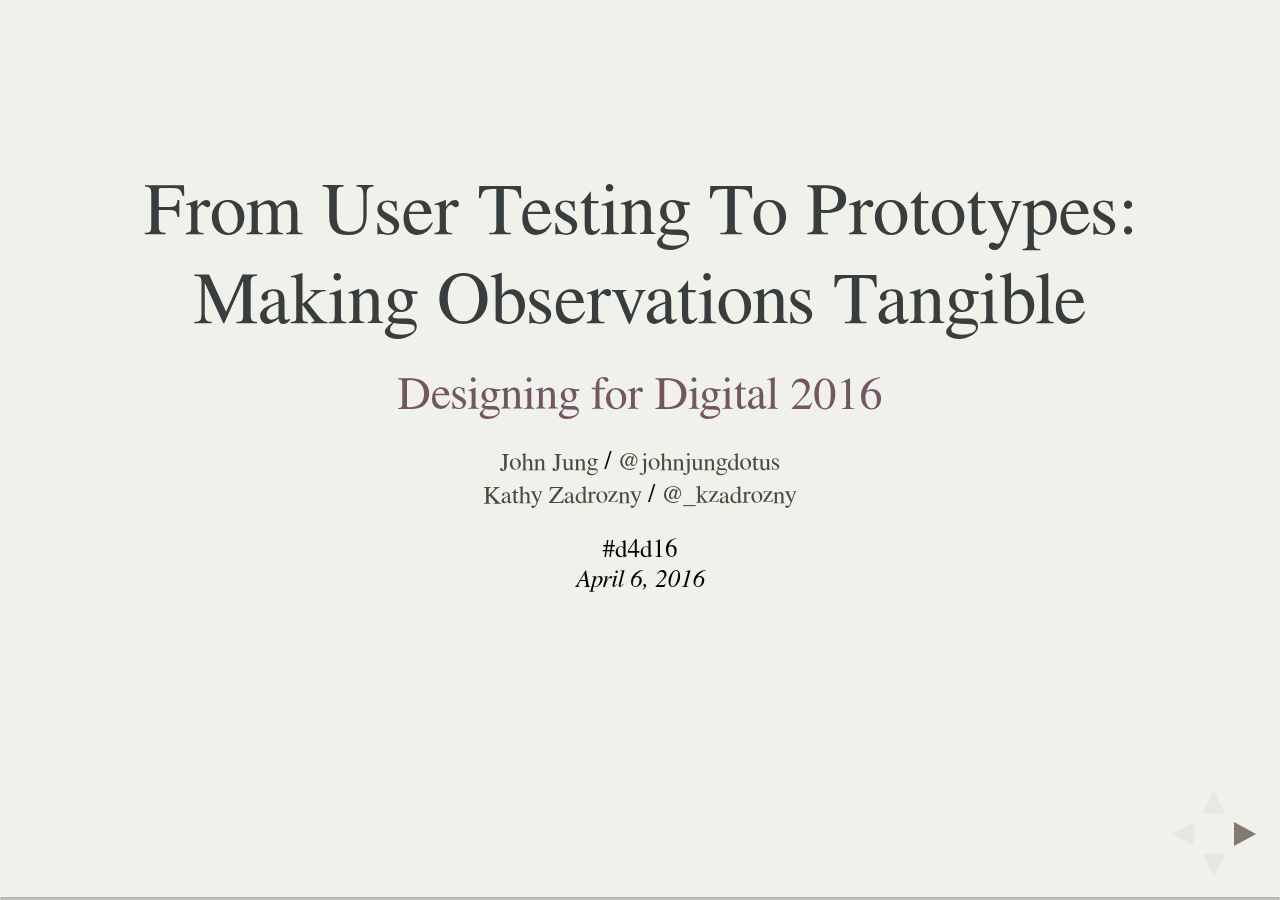
==== index.html @ 2936da2b "Added better images for effort/reward matrix and museum campus homescreen. Updated effort/reward not" ====
<!--<!doctype html>-->
<html lang="en">

	<head>
		<meta charset="utf-8">

		<title>From User Testing To Prototypes: Making Observations Tangible</title>

		<meta name="description" content="A framework for easily creating beautiful presentations using HTML">
		<meta name="author" content="John Jung &amp; Kathy Zadrozny">

		<meta name="apple-mobile-web-app-capable" content="yes" />
		<meta name="apple-mobile-web-app-status-bar-style" content="black-translucent" />

		<meta name="viewport" content="width=device-width, initial-scale=1.0, maximum-scale=1.0, user-scalable=no, minimal-ui">

		<link href="css/bootstrap.min.css" rel="stylesheet">
		<link rel="stylesheet" href="css/reveal.css">
		<link rel="stylesheet" href="css/serif.css" id="theme">

		<!-- Code syntax highlighting -->
		<link rel="stylesheet" href="lib/css/zenburn.css">

		<!-- Printing and PDF exports -->
		<script>
			var link = document.createElement( 'link' );
			link.rel = 'stylesheet';
			link.type = 'text/css';
			link.href = window.location.search.match( /print-pdf/gi ) ? 'css/print/pdf.css' : 'css/print/paper.css';
			document.getElementsByTagName( 'head' )[0].appendChild( link );
		</script>

		<!--[if lt IE 9]>
		<script src="lib/js/html5shiv.js"></script>
		<![endif]-->
	</head>

	<body>

		<div class="reveal">
		<header></header>

			<!-- Any section element inside of this container is displayed as a slide -->

			<!-- Presentation tips: Hit "S" for speaker notes. (Shows what is in <aside/>)
				 Press "B" to dim screen to near black. (Distraction-free) -->

			<div class="slides">
				<section>
					<h1>From User Testing To Prototypes: Making Observations Tangible</h1>
					<h2>Designing for Digital 2016</h2>
					<p>
						<small><a href="#">John Jung</a> / <a href="https://twitter.com/johnjungdotus">@johnjungdotus</a><br/>
						<a href="http://www.kzadrozny.com">Kathy Zadrozny</a> / <a href="http://twitter.com/_kzadrozny">@_kzadrozny</a></small></p>
					</p>
						<p><small>#d4d16<br/><em>April 6, 2016</em></small></p>
            <aside class="notes">
              <p>Please feel free to tweet...</p>
            </aside>
				</section>

				<section>
					<h1>Who are we?</h1>
          <div class="col-md-6">
            <img src="img/john.jpg"/>
					  <h2>John Jung</h2>
          </div>
          <div class="col-md-6">
            <img src="img/kathy.png"/>
            <h2>Kathy Zadrozny</h2>
          </div>
					<aside class="notes">
            <p>John: Programmer/Analyst in the Digital Library Development
Center at the University of Chicago Library. Graduate of the Design Methods
program at the Institute of Design in Chicago.</p>
            <p>Kathy: Web Developer and Graphic Design Specialist in the 
Digital Library Development Center. In addition to her work at the library
Kathy is a co-founder of the Letter Writers Alliance- an organization with over
7,000 members worldwide, dedicated to keeping the tradition of letter writing
alive.</p>
            <p>Our work at the DLDC tends to center around web design and 
development, currently we're working towards a new library website to be 
launched this summer.</p>
          </aside>
				</section>

                <section>
                    <h1>Our favorite foods</h1>
                    <aside class="notes">
                        <p>John = pizza. Kathy = pie. 
                    </aside>
                </section>

                <section>
                    <img class="stretch" src="img/1390593199179-visualalphabet2.jpg"/>
                    <p><small><a href="http://alistapart.com/article/the-miseducation-of-the-doodle">
Brown, S. (2011, January 25). The Miseducation of the Doodle. Retrieved April 2, 2016, from http://alistapart.com/article/the-miseducation-of-the-doodle</a></small></p>
                    <aside class="notes">
                        <p>Kathy: how to draw. for the sake of this kind of work, please feel free to draw simple shapes,
and build more complex shapes up from there. follow along as we draw these...</p>
                    </aside>
                </section>

                <section>
                    <h1>Introduce yourself to the table.</h1>
                    <ul>
                        <li>Draw your favorite food</li>
                        <li>What's your name?</li>
                        <li>Where do you work?</li>
                    </ul>
                    <aside class="notes">
                        <p>(Kathy takes this one.)</p>
                    </aside>
                </section>

				<section>
					<h3>Agenda: Research</h3>
					<table class="table table-striped">
			            <tbody>
			            <tr>
			              <td><strong>1:30-1:40</strong> <em>(10 min)</em></td>
			              <td>Research overview<br/>
                            Handouts: research packets</td>
                        </tr>
                        <tr>
                          <td><strong>1:40-1:55</strong> <em>(15 min)</em></td>
                          <td>Research discussion</td>
                        </tr>
                    </table>
                    <aside class="notes">
                        <p>Kathy: (introduce research.)</p>
                    </aside>
                </section>

                <section>
                    <h3>Agenda: Generating Ideas</h3>
                    <table class="table table-striped">
			            <tr>
			              <td><strong>1:55-2:15</strong> <em>(20 min)</em></td>
			              <td>Generating Ideas<br/>
				          Handouts: Prompt cards, morphology chart</td>
			            </tr>
			            <tr>
			              <td><strong>2:15-2:40</strong> <em>(25 min)</em></td>
			              <td>Ranking and choosing ideas</td>
			            </tr>
			            <tr>
			              <td><strong>2:40-2:50</strong> <em>(10 min)</em></td>
			              <td><em>Break</em></td>
			            </tr>
                    </table>
            <aside class="notes">
              <p>Kathy: Then we'll draw to generate ideas- we'll make quick
sketches to think through different ways to respond to a design problem.</p>
            </aside>
        </section>
        <section>
            <h3>Agenda: Skits</h3>
            <table class="table table-striped">
			            <tr>
			              <td><strong>2:50-3:00</strong> <em>(10 min)</em></td>
			              <td>Overview.</td>
			            </tr>
			            <tr>
			              <td><strong>3:00-3:45</strong> <em>(45 min)</em></td>
			              <td>Develop skits.</td>
			            </tr>
			            <tr>
			              <td><strong>3:45-3:55</strong> <em>(10 min)</em></td>
			              <td><em>Break</em></td>
			            </tr>
			            <tr>
			              <td><strong>3:55-4:40</strong> <em>(45 min)</em></td>
			              <td>Presentations and discussion.</td>
			            </tr>
			            <tr>
			              <td><strong>4:40-4:45</strong> <em>(5 min)</em></td>
			              <td>Summary, more resources, going further.</td>
			            </tr>
			          </tbody>
			        </table>
                    <aside class="notes">
                        <p>Kathy: Then we'll make short skits as a way to tell the 
group about the idea you chose and why it solves a problem.</p>
                        <p>Finally, we'll wrap up with some resources you mind find
helpful if you like doing this and want to go further.</p>
                        <p>Any questions before we get started?</p>
                    </aside>
				</section>

                <section>
                    <h1>An overview</h1>
                </section>

				<section>
          <img class="stretch" src="img/4276194225_cc721a7c16_o.jpg"/>
<p><small><a href="https://www.flickr.com/photos/iitdesign/albums/72157624095302884">https://www.flickr.com/photos/iitdesign/albums/72157624095302884</a></small></p>
          <aside class="notes">
            <p>John: These Institute of Design students are designing tea
kettles. Check out the messy table, with different kinds of teapots or coffee
makers. They're going to look at different existing solutions for making tea,
see how they work, and try to come up with something new.</p>
            <p>Right now they're presenting research they did about how 
people prepare and drink tea, and how tea fits into their lives.</p> 
            <p>Including research into your decision making process is 
important. It's going to help keep your work grounded.  Although wild, fun
ideas are great for learning, in a real world situation you'll want to be sure
you're solving a problem that actually exists.</p>
          </aside>
        </section>

				<section>
          <img class="stretch" src="img/4276938996_2e62262c9b_o.jpg"/>
<p><small><a href="https://www.flickr.com/photos/iitdesign/albums/72157624095302884">https://www.flickr.com/photos/iitdesign/albums/72157624095302884</a></small></p>
          <aside class="notes">
            <p>John: Here, two students are talking through lots of different
ideas for their design. By having different materials around, like glass,
metal, or plastic, they can quickly experiement with the kinds of materials
that might get used in the final product. As a side note, one of my favorite
things about this picture is the chart on the wall in the background. It
contains a bunch of tea-related puns- including t-shirts, teepees and t-rex.
These might just be a tangent, or they might provide inspiration for the final
project. Because they're coming up with a lot of different ideas it's fine that
some of them are a little out there.</p>
          </aside>
        </section>

				<section>
          <img class="stretch" src="img/4276939644_8d4669e759_o.jpg"/>
<p><small><a href="https://www.flickr.com/photos/iitdesign/albums/72157624095302884">https://www.flickr.com/photos/iitdesign/albums/72157624095302884</a></small></p>
          <aside class="notes">
            <p>By now the students have combined the work they did in their
research and in their idea generating sessions to narrow in on specific
directions for their work. Now the prototypes can start to get refined, 
and the students can feel confident that they're refining ideas that
solve real problems, because of their research, and that explore the
best possible solution, because they explored a range of possible solutions
before committing to one.</p>
            <p>Now that they have a prototype that looks more "real", they can
show it to potential users and get feedback on it. That feedback becomes the
input to another round of the process, where they can refine existing ideas or
come up with new ones.</p>
        </aside>
        </section>

				<section>
          <img class="stretch" src="img/fuzzy-front-end.png">
          <aside class="notes">
            <p>Today we're going to be making a "fuzzy front end" prototype-
we'll be exploring the first part of this process.</p>
<p>The fuzzy front end is the part of the design process where we know we have
a problem to solve, but we haven't yet decided on a specific way to solve the
problem- we're still thinking through options. The solution might be a digital
interface, like a website or an app for a smart phone, tablet, or even a smart
watch. But it could also be some kind of physical object or in-person
service.</p>
            <p>To go through the entire prototyping process takes more time
than we have, and it takes people with traditional design skills to make
polished objects, interfaces, or documentation for services. Fortunately
though, the beginning of the process of designing something doesn't require as
much traditional design skill- so we can easily work with people who have other
skill sets and backgrounds.</p>
            <p>Although we'll be working fast, with only a little extra work
you could polish up the kinds of sketches you make today and show them to
patrons to see what they think, or you build off of the narrative you came up
with in your skit to talk through potential solutions in a little more
detail.</p> 

          </aside>
        </section>

        <section>
          <h1>Our sample problem:</h1>
          <h2>Grocery stores and healthy eating</h2>
          <aside class="notes">
            <p>Kathy: Our sample problem is about helping grocery stores
encourage healthy eating.  We wanted to give you something to work on that
isn't directly related to libraries, so you'd have a chance to work on
something that isn't part of your day-to-day.</p>
            <p>Why this topic? Like libraries, grocery stores have an
information architecture. They use samples, endcaps and other displays to
introduce customers to things they didn’t necessarily come into the store for.
Grocery stores are pretty good at this.</p>
            <p>Libraries might often find themselves in a position where they'd
like patrons to use more of their services, or to use their services more
deeply.</p>
            <p>We hope that by spending a few hours prototyping grocery store
displays, apps and services that you will have new ideas about ways to
introduce library patrons to new services as well.</p>
          </aside>
        </section>

				<section>
					<h1>How might we...</h1>
					<h2>create displays, apps and services that help a grocery store's customers make healthier food choices?</h2>
					<aside class="notes">
            <p>(John writes the HMW on a large pad.)</p>
					</aside>
				</section>

        <section>
          <h1>Our design process</h1>
          <ol>
            <li>Research.</li>
            <li>Generate ideas.</li>
            <li>Choose a solution.</li>
            <li>Make a short skit to demonstrate how your solution works.</li>
          </ol>
          <aside class="notes">
            <p>Kathy: Here is the design process we'll be using. Now, today we
only have three and a half hours, so we'll have to move fast. But in the real
world, you would have more time to work. Not necessarily a lot more- recently
Google has been in the news for their five day design sprints, where teams make
a prototype in one week.  Having the chance to sleep on ideas is really
important, and unfortunately we don't have the time to do that here.</p>
            <p>If you want to learn more about Google's design sprints, we'll
include information about them in links at the end of this slide deck.</p>
          </aside>
        </section>


        <section>
          <h1>The research</h1>
        </section>

				<section><br/>
            <h2>Cornell Food Choice Research Group</h2>
            <img class="stretch" src="img/cornell-food-choice-group-homepage.png"/>
            <p><small><a href="http://www.human.cornell.edu/dns/foodchoice/">http://www.human.cornell.edu/dns/foodchoice/</a></small></p>
					<aside class="notes">
            <p>(Kathy hands the research out.)</p>
            <p>One of the first things we found is the Food Choice Research
Group at Cornell. We originally considered doing some user testing ourselves to 
give you a starting point. However, by spending a few hours looking at work that 
other people have done, we think we found some models here that are much better 
than what we would have come up with if we had spent a few weeks testing users 
ourselves. The lesson here is that in this case, spending a few hours looking 
for other people doing research like this was time well spent.</p>
            <p>Let's dig into some of their models now.</p>
          </aside>
				</section>

				<section>
            <h2><a href="http://www.human.cornell.edu/dns/foodchoice/upload/Food-Choice-Scripts-Model-2.pdf">Food choice scripts</a></h2>
            <img class="stretch" src="img/food-choice-scripts.png"/>
            <p><small><a href="http://www.human.cornell.edu/dns/foodchoice/upload/Food-Choice-Scripts-Model-2.pdf">http://www.human.cornell.edu/dns/foodchoice/upload/Food-Choice-Scripts-Model-2.pdf</a></small></p>
					<aside class="notes">
            <p>First, they've got two different alternate scripts, that describe a
narrative for how different types of families choose what to eat for dinner, and
then how they go about preparing the meal and having it. There are other scripts
besides these two- the original research described eight different scripts- but
hopefully these are a helpful jumping off point.</p>
          </aside>
				</section>

				<section>
            <h2><a href="http://www.human.cornell.edu/dns/foodchoice/upload/Value-Negotiation-Model-2.pdf">Value negotiation</a></h2>
            <img class="stretch" src="img/value-negotiation-model.png"/>
            <p><small><a href="http://www.human.cornell.edu/dns/foodchoice/upload/Value-Negotiation-Model-2.pdf">http://www.human.cornell.edu/dns/foodchoice/upload/Value-Negotiation-Model-2.pdf</a></small></p>

					<aside class="notes">
            <p>This map of values is from a course on food choice at Cornell.</p>
          </aside>
				</section>

				<section>
            <h2><a href="http://www.human.cornell.edu/dns/foodchoice/upload/Eating-Maps-5-31-12-2.pdf">Eating maps</a></h2>
            <img class="stretch" src="img/eating-maps.png"/>
            <p><small><a href="http://www.human.cornell.edu/dns/foodchoice/upload/Eating-Maps-5-31-12-2.pdf">http://www.human.cornell.edu/dns/foodchoice/upload/Eating-Maps-5-31-12-2.pdf</a></small></p>
					<aside class="notes">
            <p>(I put in a request for this article.)
          </aside>
				</section>

				<section>
            <h2><a href="http://www.human.cornell.edu/dns/foodchoice/upload/Food-Choice-Routines.pdf">Food choice routines</a></h2>
            <img class="stretch" src="img/food-choice-routines.png"/>
            <p><small><a href="http://www.human.cornell.edu/dns/foodchoice/upload/Food-Choice-Routines.pdf">http://www.human.cornell.edu/dns/foodchoice/upload/Food-Choice-Routines.pdf</a></small></p>

					<aside class="notes">
            <p>(Here's another one about food choice routines.)</p>
          </aside>
				</section>

				<section>
            <h1>The research continues: samples</h1>
            <img class="stretch" src="img/oranges-on-sale.jpg"/>
					<aside class="notes">
                        <p>We also went into grocery stores to observe people
making food choices first hand.  At first our plan was to count the number of
people who stopped at different kinds of store samples, for example, for either
fruit or cheese, to see if we could learn something about how grocery store
samples work. When we started talking to the people who give out samples we
changed strategies though- we found that talking with just a few people gave us
some really nice insights into how free samples work in the grocery store.</p>
            <p>The lesson here is similar to what we learned before- asking
people who are really familiar with a subject is a great way to learn about it
quickly. And it was definitely faster than just counting the number of people
who walk by free fruit samples.</p>
					</aside>
				</section>
				
				<section>
          <h1>Choose the right place.</h1>
            <img class="stretch" src="img/good-culture-cottage-cheese-cart.jpg"/><br/>
					  <q>Find high-traffic locations near the front of the store or along busy paths.</q>

					<aside class="notes">
            <p>We learned that it's important to choose the right place to 
introduce people to something new.</p>
            <p>Important displays are often located in the entryway of the 
store, or along the most common path people use to find their way around the 
store. For example, in my local Whole Foods, the entryway contains a sign
advertising the whole foods app, along with the weekly sale flyer and even
some displays for foods that are on sale. Just inside the door, in the produce
section, is a display with some really good but pretty expensive guacamole.</p>
            <p>Displays often incorporate a table- it creates a place along the
path to stop. Compare this to an endcap for a sale item that doesn't have a table.</p>
            <p>One woman used a shopping cart to create a mobile display- she
could walk up to people in line at the butcher counter and get them to try a
sample while they waited. While I watched she sold a lot of cottage cheese.</p>
            <p>One woman said, "don’t bother putting the granola display next
to the granola—or even the milk. Put it along a path in the store that gets a
lot of traffic."</p>
            <p>This is relevant in the world of libraries. When we've asked people
where they learn about new things at our library, they invariably say "signage 
that was placed right by the entry control station."</p>
					</aside>
				</section>

				<section>
          <h1>Choose the right time.</h1>
            <img class="stretch" src="img/granola-stand.jpg"/><br/>
					  <q>This granola display was very successful before a big football game- it seemed like people were looking for an alternative to traditional game day snacks.</q>

					<aside class="notes">
            <p>This is the woman with the granola stand advice from our last
slide. She also had good advice on timing- she gave out samples the weekend of a
big football game and managed to sell a lot of granola. People come into the 
grocery store looking to solve an immediate problem- they need food for something.
If you offer something that solves their problem, you have a better chance of 
convincing them to try something new that if it was totally random.</p>
            <p>Again, this relates to the world of libraries. During finals week,
we've put on a coloring event for people to relax and unwind- it was very well 
attended.</p>
					</aside>
				</section>

				<section>
            <h1>Match customer needs.</h1>
            <img class="stretch" src="img/stonyfield-yogurt.jpg"/><br/>
					  <q>Live conversations let product reprentatives focus on a benefit like taste, health, or cost that might make sense to a specific shopper.</q>

					<aside class="notes">
            <p>One of the reasons there are live people giving out samples is so that
they can figure out what you're looking for in a product, and then they can highlight 
those aspects of the product to you. Yogurt might be tasty, good for you, or on sale-
a live person can figure out which of those things you're looking for.</p>
            <p>Similarly, when it comes to signage and printed materials,
people see words they’re on the lookout for. If people are looking for things
without gluten, they’ll see the word "gluten" on the package. Other people
won’t know the word is there.</p>
            <p>We observed this in libraries looking at the kinds of library news 
stories people click on. When people know a little bit about a topic, they were 
more likely to click to learn more.</p>
					</aside>
				</section>

				<section >
					<h1>“Would you like to try one?”</h1>
            <img class="stretch" src="img/kombucha-guy.jpg"/><br/>
					  <q>Often, people need a little encouragement to try something new.</q>

					<aside class="notes">
            <p>One thing that most people giving out samples told us was that
many people need to be asked "would you like to try one?" before they would try.</p>
					</aside>
				</section>

        <section>
          <h1>Further user testing: group interview</h1>
          <ul>
              <li>How do you define healthy eating?</li>
              <li>How do you discover new foods?</li>
              <li>How do you learn to prepare new foods?</li>
          </ul>
          <aside class="notes">
            <p>[pass out research packets: each one contains printouts from the Cornell Food Choice group and a one-page summary of the grocery store observations.]</p>
            <p>(John reveals these, written on a pad.)</p>
            <p>Make sure people are comfortable with a range of approaches to healthy eating.
Some people might have an "everything in moderation" approach. Some people might be making radical
changes to their diet because of real health concerns. There isn't a "standard of healthy eating"
for this class.</p>
          </aside>
        </section>

				<section>
				<h1>Generating ideas</h1>
                <aside class="notes">
                    <p>The people at your table will be your team for the afternoon.</p>
                </aside>
        </section>

				<section>
				  <h1>[image of prompt cards and transformation cards]</h1>
          <aside class="notes">
            <p>(John passes out "prompt" and "transforming idea" cards.)</p>
            <p>Kathy: Because we're limited for time, we wanted to give you a
jumping off point to get started.</p>
            <p>There are two different kinds of cards: "prompt cards" and 
"transforming ideas" cards. There are two different kinds of prompt cards:
prompts called "there's an app for that", where the idea starts off as an 
app, and "saucy services", where the idea starts off as a service.</p>
            <p>John: For the workshop, We're defining service design as something
where you design the patron-facing and internal workflows that make something
happen. In the commercial world, one-click buying on Amazon.com is an example
of service design. As a customer what happens is simple, but there is
complexity on the back end that you're shielded from. A "Get it" button is an
example in libraries. From the patron's perspective, they just click a button
that gets the item they want from another library. But on the back end a lot
more happens.</p>
            <p>Kathy: We provided two different kinds of prompts, because at
the early-prototyping stage a lot of things can change. You might decide you
want to make an app, or a website, or you might nudge your idea a bit and make
it an in-person service. In-person services often have digital components to
them. Don't feel restricted to just one thing.</p>
            <p>The second kind of card is a "transforming ideas" card. We included
four ways to transform ideas. First, there are "digital component" cards- your ideas
can change from a smart phone app to an app for some kind of smart object or to 
a website. They can also change from a digital thing to a thing that is non-digital.</p>
            <p>You can change the kind of service your idea provides, by making it a
game or a way for people to learn something new.</p>
            <p>You can also change what kind of values it appeals to, like the 
cost of something or the health benefits of something.</p>
            <p>Finally, you can change the audience for your idea- it can be for 
kids, or adults, or seniors.</p>
            <p>Now John will show some examples.</p>
          </aside>
        </section>

        <section>
          <h1>Example: "There's an app for that: The Mean Bean"</h1>
          <aside class="notes">
            <p>As an example, I chose "the mean bean" as my prompt. Originally, the mean bean was an app that 
gave you "tough love" to help you make better food choices.</p>
          </aside>
        </section>

        <section>
          <img src="img/IMG_1758.jpg"/>
          <aside class="notes">
            <p>Thinking about the insight from the grocery store samples about
catching people at the right time... What if the grocery store tweeted tips
about healthy breakfast options for people who are just waking up?</p>
          </aside>
        </section>

        <section>
          <img src="img/IMG_1759.jpg"/>
          <aside class="notes">
            <p>Ok, now taking a transformation card- I should try to make the idea about 
cost, saving money. Thinking about military stuff reminds me of WWII victory gardens...
Maybe the grocery store could give parking lot space to some boxed gardens- it would
make the parking lot attractive and the gardeners would be coming to the store all the time. 
(Maybe they'd buy more stuff than usual, actually.)</p>
          </aside>
        </section>

        <section>
          <img src="img/IMG_1760.jpg"/>
          <aside class="notes">
            <p>Ok, now taking two transformation cards- make the digital
component about a smart object app, and switching to the "health" value card.
This one is a bit more wild. This is an app for your smart refrigerator- it
yells at you when you snack too much, and it makes sure to always order more
vegetables for home delivery.</p>
          </aside>
        </section>

        <section>
				<img class="stretch" src="img/IMG_1762.jpg"/>
					<aside class="notes">
            <p>Here are all the ideas I came up with. there are ideas for
in-store samples, apps or website features, and services.</p>
            <p>Try to push yourself to come up with a lot of ideas.</p>
            <p>One of the keys to this is that you're exploring ideas at a very
low resolution. If you decide you like an idea, you can "flesh it out" more later. But
for now, keep each individual idea simple so you can get a feeling for the range of 
potential solutions.</p>
            <p>These are "build to think" prototypes. For the students who were making
teapots that I showed you earlier, these are the equivalent of the early stages of the 
process. The point of this exercise is to help you think through the problem you're 
working on.</p>
          <p>Feel free to use the prompt cards or the transforming idea cards however
you'd like. If they help, great. if it's easier to come up with ideas without them, 
that's fine too.</p>
					</aside>
				</section>

				<section>
					<h1>Now you try!</h1>
					<ol>
                        <li>Choose a prompt.</li>
						<li>Brainstorm ideas. Reserve judgement.</li>
						<li>Transform existing ideas.</li>
            <li>Give every idea a catchy name and a picture.</li>
						<li>Try for 20 ideas in 20 minutes.</li>
					</ol>

					<table class="table table-striped">
			            <tbody>
			            <tr>
			              <td><strong>20 mins</strong></td>
			              <td>Draw half pages</td>
			            </tr>
			            <tr>
			              <td><strong>25 mins</strong></td>
			              <td>Organize, vote, and narrow down to one idea.</td>
			            </tr>
			            </tr>
			          </tbody>
			        </table>

					<aside class="notes">
          <p>Why do this?</p>
					<ul>
						<li>Experimentation becomes cheap.</li>
						<li>The process allows meaning to surface.</li>
						<li>Drawings, placed in groups, make it easier for teams to communicate.</li>
						<li>The value is in the process, not the end result.</li>
					</ul>
            <p>Why drawing?</p>
						<ul>Drawing:
							<li>Improves focus.</li>
							<li>Improves retention and recall.</li>
							<li>Activates the “minds eye”, or the portions of the visual cortex that allow us to see mental imagery and manipulate concepts.</li>
							<li>Enhances access to the creative, problem-solving, and subconscious parts of the brain.</li>
							<li>Unifies three major learning motalities: visual, auditory, and kinesthetic.</li>
						</ul>

						<p>The Miseducation of the Doodle, A List Apart, Sunni Brown<br/>
						<p>“Most of us have been socialized to believe that making things, whether sketches or models, is for creative people (not us), people with talent and hand skills (again, not us) and who understand the mysteries of color and proportion and form. This is a discouraging, art-based paradigm in which the value of the work is perceived to be in the output and it’s aesthetic properties. (new paragraph) There is a more productive and encouraging paradigm for making artifacts that focuses on discovery, rather than otucome. Let’s call it a learning- based paradigm, in which the value of building is the process of experimentation and the surfacing of meaning. ‘Build to think’ is a low-cost, high-impact method for helping teams find the conceptual center of their work.”</p>
						<p>Kim Erwin, Communicating the New</p>
					</aside>
				</section>

                <section>
                    <h1>Choose a solution</h1>
                </section>

				<section>
            <img class="stretch" src="img/effort-reward-post-its.png" style="border: none; box-shadow: none;"/>
					<aside class="notes">
            <p>When you have a pile of ideas, you have to find some kind of a way
to choose what you're going to do. One of the simplest ways to do this is to start
arranging your ideas in two dimensions. You can pick different axes, but here we're
choosing effort and reward. To start, label four post-it notes "low effort", "high effort",
"low reward" and "high reward".</p>
          </aside>
				</section>

				<section>
            <img class="stretch" src="img/effort-reward-post-its-on-table.png" style="border: none; box-shadow: none;"/>
            <aside class="notes">
              <p>Place them on your table like this.</p>
            </aside>
        </section>

				<section>
            <img class="stretch" src="img/effort-reward-post-its-with-pages.png" style="border: none; box-shadow: none;"/>
            <aside class="notes">
              <p>Now, as a group, think about how you'd place the ideas you generated
into this space. Think roughly about how hard it would be to execute an idea and how
much value people would get from it. Take 10 minutes to place the ideas where
they make sense in this space.</p>
            </aside>
        </section>

				<section>
					<h1>Voting</h1>
					<img src="img/pizza-dots.png"/>
                    <aside class="notes">
                        <p>(John passes out dots.)</p>
                        <p>Kathy's slide.</p>
                    </aside>
				</section>

				<section>
            <img class="stretch" src="img/effort-reward-post-its-with-dots.png" style="border: none; box-shadow: none;"/>
            <aside class="notes">
              <p>Now, use the dots we're passing out to vote. Each person take three dots and place them on your favorite
ideas.</p>
              <p>Some ideas are going to be low effort, high reward. If you found some of those, you should move forward
with them. In a real world situation you might find a lot of relatively low effort, but low reward ideas, along with some
high effort, high reward ideas. You'll want a mix of big ideas and small. You might also have ideas that are high effort,
low reward. If so, it's ok to keep them around. They might benefit from more work transforming them until they're more
workable.</p>
            </aside>
				</section>

				<section>
					<h1>10 min Break!</h1>
					<p><img class="stretch" src="img/relaxedsquirrel.jpg"/></p>
<p><small><a href="https://www.reddit.com/r/aww/comments/1ewm5g/just_a_very_relaxed_squirrel/">https://www.reddit.com/r/aww/comments/1ewm5g/just_a_very_relaxed_squirrel/</a></small></p>
          <aside class="notes">
            <p>Nice work!</p> 
          </aside>
				</section>

				<section>
				<style>.headerprototype header:after { content: "Prototyping to Communicate"; }</style>
            <img class="stretch" src="img/skit.png"/>
					  <h1>Skits</h1>
				</section>

				<section>
				<style>.headerprototype header:after { content: "Prototyping to Communicate"; }</style>
					<h1>Benefits of skits</h1>
          <ul>
            <li>Build empathy.</li>
            <li>Focus on details of the experience.</li>
            <li>Make abstract ideas concrete.</li>
            <li>Provide an opportunity for stakeholder feedback.</li>
          </ul>
					<small style="padding-top:20px;">("Solution Enactment," from <a href="http://www.amazon.com/101-Design-Methods-Structured-Organization/dp/1118083466"><em>101 Design Methods</em></a>, Kumar)</small>
				</section>

				<section>
					<h1>Awesome Live Demo</h1>
					<aside class="notes">
            <p>Overhead video</p>
					</aside>
				</section>

				<section>
					<h1>Building your skit</h1>

          <ul>
            <li>Envision the user's journey.</li>
            <li>Explore a range of possibilities. Focus on aspects where the most value is created.</li>
            <li>Researse. Find ways to focus on important benefits.</li>
            <li>Present. Try to communicate the user's state of mind.</li>
          </ul>

					<small style="padding-top:20px;">("Solution Enactment," from <a href="http://www.amazon.com/101-Design-Methods-Structured-Organization/dp/1118083466"><em>101 Design Methods</em></a>, Kumar)</small>

					<aside class="notes"></aside>
				</section>

				<section>
					<h1>Now you try!</h1>
					<h2 style="margin-bottom:0;">Props</h2>
					<p style="margin-top:0;">Sharpies, paper, humans.</p>
					<h2 style="margin-bottom:0;">Three-act Skits</h2>
					<p style="margin-top:0;"><em>Scene 1:</em> Problem.<br/><em>Scene 2:</em> Interacting with the display.<br/><em>Scene 3:</em> Positive effect.</p>
					<h2 style="margin-bottom:0;">Be Concise</h2>
					<p style="margin-top:0;">Communicate one aspect of the solution well.</p>

					<aside class="notes">
						<p>Props:<br/>
						Use sharpies and paper to make a display. Get someone, or some people, in your group to act out how eating healthier might fit into their lives and how the display might help.</p>
						<p>Three-act Skits:<br/>
						Scene one introduces the problem. Scene two shows how customers might interact with the grocery store display, and scene three shows the positive effect of the healthy food.</p>
						<p>Be concise:<br/>
						If you’ve come up with a lot of ideas so far, try to be concise now. Do your best to communicate one aspect of the solution well- whether it’s the problem that gets solved, or a novel way the grocery store display works.</p>
					</aside>
				</section>

				<section>
					<h1>10 min Break!</h1>
					<img class="stretch" src="img/xfilesbubblebath.png"/>
          <p><small><a href="http://www.fox.com/the-x-files"/>http://www.fox.com/the-x-files</a></small></p>
				</section>

				<section>
					<h1>Awesome Final Products</h1>
				</section>

        <section>
            <h1>From user testing to interface mockups</h1>
            <aside class="notes">
            <p>John: We've been making prototypes that explore the context around
a service or an app. They look at things like how an app or service might fit
into people's lives. Once you know the context for a digital thing, you can continue
prototyping to work out the interface itself. 
            </aside>
        </section>

				<section>
          <img class="stretch" src="img/20130411_IMG_4284.jpg"/>
          <p><small><a href="http://medialabamsterdam.com/twc/">http://medialabamsterdam.com/twc/</a></small></p>
					<aside class="notes">
<p>Here's a paper prototype for a smart phone app that works with a smart tv.
This one looks like it's for a fantasy sports team.</p>
          </aside>
        </section>

        <section>
          <img class="stretch" src="img/20130423_IMG_4447.jpg"/>
          <p><small><a href="http://medialabamsterdam.com/twc/">http://medialabamsterdam.com/twc/</a></small></p>
          <aside class="notes">
            <p>These designers used software called Protosketch that lets them
add clickable buttons to photos of their sketches. This lets them figure out
exactly what screens an app might need, without having to do a lot of design
work.</p>
          </aside>
        </section>


				<section>
          <img class="stretch" src="img/4.jpg"/>
          <p><small><a href="http://aaronbrako.com/prototyping">http://aaronbrako.com/prototyping</a></small></p>
					<aside class="notes">
            <p>This one is fancy. It's for a smart phone app. Even though this
was more work that the prototypes we just saw this is still much less work than
actually laying out the design on the computer and coding it.</p>
          </aside>
        </section>

				<section>
          <img class="stretch" src="img/5.jpg"/>
          <p><small><a href="http://aaronbrako.com/prototyping">http://aaronbrako.com/prototyping</a></small></p>
					<aside class="notes">
            <p>This image shows different interface pieces the designer could
use to mock up different screens on the app. As potential users "click" by pressing
their finger down on the paper, the designer can scroll by moving the paper, or 
change the state of buttons or other widgets by placing the little extra pieces
of paper where they'd need to go. This lets him get a sense of what the real 
interface might need.</p>
          </aside>
        </section>



        <section>
            <img class="stretch" src="img/DSC_5352.jpg"/>
            <aside class="notes">
              <p>We did a class project with interface mockups for the Chicago Park District.</p>
              <p>For a little background, in Chicago, the aquarium, the natural history museum and the
planetarium are on park district property. This is the line at the aquarium-
on a weekend, even in cold weather, people will wait for hours to get inside.
            </aside>
        </section>

        <section>
            <img class="stretch" src="img/DSC_5350.jpg"/>
            <aside class="notes">
              <p>Here you can see the acquarium in the background- that's the
busiest museum by far. Our goal was to make an app that would encourage
visitors to explore the rest of the Chicago Park District, not just the
museums.</p>
            </aside>
        </section>

        <section>
            <img class="stretch" src="img/DSC_5382.jpg"/>
            <aside class="notes">
              <p>We took videos and photos of people who were visiting, and we
talked to them to try to get a sense of what might encourage them to try new
things.</p>
            </aside>
        </section>

        <section>
            <img class="stretch" src="img/DSC_5470.jpg"/>
            <aside class="notes">
              <p>We went back with a prototype that people could look at on
their phones.  After getting feedback on our initial design we made revisions,
and then we went out to the park district again for another round of feedback.</p>
            </aside>
        </section>

        <section>
          <img class="stretch" src="img/museum-campus-scavenger-hunt-home-screen.png" style="border: none; box-shadow: none;"/>
          <aside class="notes">
            <p>Here's the home screen of our prototype- we ended up making a
scavenger hunt game.</p>
            <p>We learned a lot by doing this project. I think the most important thing is 
how hard it actually is to get people to use an app in the first place. Learning about an app,
downloading it, and actually using it are a lot of hurdles to get past. For the Park District
project, prototyping like this got us to a point where we were spending as much time on the 
signage that told people about the app as we were on the app itself.</p>
<p>That experience led into this workshop. We wanted to make a workshop that is
about prototypes that explore the context around an app or service, because the
context around the thing you make is incredibly important. You have to be fully
aware of how big of a deal it is to try to get someone like a visitor to the
Chicago Park District to put a new piece of software on their phone and run
it.</p>
          </aside>
        </section>

        <section>
            <h1>Sketch and InVision</h1>
            <div class="col-md-6">
              <img src="img/sketch-screenshot.png" style="border: none; box-shadow: none;"/>
              <p><small><a href="http://www.sketchapp.com/">sketchapp.com</a></small></p>
            </div>
            <div class="col-md-6">
              <img src="img/invision-screenshot.png" style="border: none; box-shadow: none;"/>
              <p><small><a href="http://invisionapp.com/">invisionapp.com</a></small></p>
            </div>
            <aside class="notes">
              <p>If you're up to the challenge, when it comes to interface
prototypes there are a lot of options for software. Sketch and InVision are two
that let you make test interfaces without doing any coding. The interfaces have
clickable buttons, and they let you swipe and move through different
screens.</p>
            </aside>
        </section>


        <section>
            <h1>Interactive and immersive physical prototypes</h1>
            <aside class="notes">
              <p>Kathy: (Please feel free to change these speaker notes.) More
immersive prototypes are options for non-digital things.</p>
            </aside>
        </section>

				<section>
					<img class="stretch" src="img/building-the-exhibit-for-the-bus-rapid-transit-project_4276193207_o.jpg"/>
          <p><small><a href="https://www.flickr.com/photos/iitdesign/albums/72157623970976819">https://www.flickr.com/photos/iitdesign/albums/72157623970976819</a></small></p>
          <aside class="notes">
            <p>This is for a project involving the Chicago Transit Authority (the CTA), the organization
that runs the trains and buses. Here students are making a bus that is approximately 1/10th scale.</p>
          </aside>
        </section>

				<section>
					<img class="stretch" src="img/prototype-of-the-bus-rapid-transit-design_4276194907_o.jpg"/>
          <p><small><a href="https://www.flickr.com/photos/iitdesign/albums/72157623970976819">https://www.flickr.com/photos/iitdesign/albums/72157623970976819</a></small></p>
          <aside class="notes">
            <p>Small figures helped them think through different ways the bus might be used, and it 
helped them communicate about their potential solutions with stakeholders.</p>
          </aside>
        </section>

				<section>
					<img class="stretch" src="img/prototype-of-the-bus-rapid-transit-design_4276940232_o.jpg"/>
          <p><small><a href="https://www.flickr.com/photos/iitdesign/albums/72157623970976819">https://www.flickr.com/photos/iitdesign/albums/72157623970976819</a></small></p>
          <aside class="notes">
            <p>The project was about a redesign of the seating in buses and trains- recently the city
moved from seats that face forward to more seats that face sideways. This allows more people to fit 
onto a bus or train during rush hour.</p>
          </aside>
        </section>

				<section>
				<img class="stretch" src="img/product-workshop-prototyping-in-flight-experience_4158474368_o.jpg"/>
          <p><small><a href="https://www.flickr.com/photos/iitdesign/albums/72157623970976819">https://www.flickr.com/photos/iitdesign/albums/72157623970976819</a></small></p>
          <aside class="notes">
            <p>Here, students are building an airplain cabin out of foam board.</p>
          </aside>
        </section>

				<section>
				<img class="stretch" src="img/foamcore-aircraft-fuselage_4276942020_o.jpg"/>
          <p><small><a href="https://www.flickr.com/photos/iitdesign/albums/72157623970976819">https://www.flickr.com/photos/iitdesign/albums/72157623970976819</a></small></p>
        </section>

				<section>
				<img class="stretch" src="img/product-workshop-prototyping-in-flight-experience_4157713183_o.jpg"/>
          <p><small><a href="https://www.flickr.com/photos/iitdesign/albums/72157623970976819">https://www.flickr.com/photos/iitdesign/albums/72157623970976819</a></small></p>
          <aside class="notes">
            <p>Very quickly, they're able to make something that would let them work in something
that simuluates the inside of an airplane- but this approach let them do it at a fraction of the 
cost it would have been with a real airplane.</p>
          </aside>
        </section>

        <section>
            <h1>Further reading...</h1>
        </section>

				<section>
            <img class="stretch" src="img/robinson_model-440x330.png">
              <p><small><a href="http://www.dubberly.com/articles/interactions-the-analysis-synthesis-bridge-model.html">Dubberly, H., Evenston, S., & Robinson, R. (2008, March 1). The Analysis-Synthesis Bridge Model. Retrieved April 2, 2016, from http://www.dubberly.com/articles/interactions-the-analysis-synthesis-bridge-model.html</a></small></p>

					<aside class="notes">
                        <p>TODO: make image bigger. add real citations.</p>
						<p>Full Quote:<br/>
						“the simplest way to describe the design process is to divide it into two phases: analysis and synthesis. Or preparation and inspiration. But those descriptions miss a crucial element—the connection between the two, the active move from one state to another, the transition or transformation that is at the heart of designing. How do designers move from analysis to synthesis? From problem to solution? From current situation to preferred future? From research to concept? From constituent needs to proposed response? From context to form?</p>

						<p>How do designers bridge the gap? The Analysis-Synthesis Bridge Model, Hugh Dubberly, Shelley Evenson, Rick Robinson<br/>
						http://www.dubberly.com/articles/interactions-the-analysis-synthesis-bridge-model.html</p>
					</aside>
				</section>

				<section>
					<h1>Thanks.</h1>
				</section>


			</div>

		</div>

		<script src="lib/js/head.min.js"></script>
		<script src="js/reveal.js"></script>

		<script>

			// Full list of configuration options available at:
			// https://github.com/hakimel/reveal.js#configuration
			Reveal.initialize({
				controls: true,
				progress: true,
				history: true,
				center: true,

				transition: 'slide', // none/fade/slide/convex/concave/zoom

				// Optional reveal.js plugins
				dependencies: [
					{ src: 'lib/js/classList.js', condition: function() { return !document.body.classList; } },
					{ src: 'plugin/markdown/marked.js', condition: function() { return !!document.querySelector( '[data-markdown]' ); } },
					{ src: 'plugin/markdown/markdown.js', condition: function() { return !!document.querySelector( '[data-markdown]' ); } },
					{ src: 'plugin/highlight/highlight.js', async: true, condition: function() { return !!document.querySelector( 'pre code' ); }, callback: function() { hljs.initHighlightingOnLoad(); } },
					{ src: 'plugin/zoom-js/zoom.js', async: true },
					{ src: 'plugin/notes/notes.js', async: true }
				]
			});

		</script>

	</body>
</html>
---- css/reveal.css ----
/*!
 * reveal.js
 * http://lab.hakim.se/reveal-js
 * MIT licensed
 *
 * Copyright (C) 2015 Hakim El Hattab, http://hakim.se
 */
/*********************************************
 * RESET STYLES
 *********************************************/
html, body, .reveal div, .reveal span, .reveal applet, .reveal object, .reveal iframe, .reveal h1, .reveal h2, .reveal h3, .reveal h4, .reveal h5, .reveal h6, .reveal p, .reveal blockquote, .reveal pre, .reveal a, .reveal abbr, .reveal acronym, .reveal address, .reveal big, .reveal cite, .reveal code, .reveal del, .reveal dfn, .reveal em, .reveal img, .reveal ins, .reveal kbd, .reveal q, .reveal s, .reveal samp, .reveal small, .reveal strike, .reveal strong, .reveal sub, .reveal sup, .reveal tt, .reveal var, .reveal b, .reveal u, .reveal center, .reveal dl, .reveal dt, .reveal dd, .reveal ol, .reveal ul, .reveal li, .reveal fieldset, .reveal form, .reveal label, .reveal legend, .reveal table, .reveal caption, .reveal tbody, .reveal tfoot, .reveal thead, .reveal tr, .reveal th, .reveal td, .reveal article, .reveal aside, .reveal canvas, .reveal details, .reveal embed, .reveal figure, .reveal figcaption, .reveal footer, .reveal header, .reveal hgroup, .reveal menu, .reveal nav, .reveal output, .reveal ruby, .reveal section, .reveal summary, .reveal time, .reveal mark, .reveal audio, video {
  margin: 0;
  padding: 0;
  border: 0;
  font-size: 100%;
  font: inherit;
  vertical-align: baseline; }

.reveal article, .reveal aside, .reveal details, .reveal figcaption, .reveal figure, .reveal footer, .reveal header, .reveal hgroup, .reveal menu, .reveal nav, .reveal section {
  display: block; }

/*********************************************
 * GLOBAL STYLES
 *********************************************/
html, body {
  width: 100%;
  height: 100%;
  overflow: hidden; }

body {
  position: relative;
  line-height: 1;
  background-color: #fff;
  color: #000; }

/*********************************************
 * VIEW FRAGMENTS
 *********************************************/
.reveal .slides section .fragment {
  opacity: 0;
  visibility: hidden;
  -webkit-transition: all 0.2s ease;
          transition: all 0.2s ease; }
  .reveal .slides section .fragment.visible {
    opacity: 1;
    visibility: visible; }

.reveal .slides section .fragment.grow {
  opacity: 1;
  visibility: visible; }
  .reveal .slides section .fragment.grow.visible {
    -webkit-transform: scale(1.3);
        -ms-transform: scale(1.3);
            transform: scale(1.3); }

.reveal .slides section .fragment.shrink {
  opacity: 1;
  visibility: visible; }
  .reveal .slides section .fragment.shrink.visible {
    -webkit-transform: scale(0.7);
        -ms-transform: scale(0.7);
            transform: scale(0.7); }

.reveal .slides section .fragment.zoom-in {
  -webkit-transform: scale(0.1);
      -ms-transform: scale(0.1);
          transform: scale(0.1); }
  .reveal .slides section .fragment.zoom-in.visible {
    -webkit-transform: none;
        -ms-transform: none;
            transform: none; }

.reveal .slides section .fragment.fade-out {
  opacity: 1;
  visibility: visible; }
  .reveal .slides section .fragment.fade-out.visible {
    opacity: 0;
    visibility: hidden; }

.reveal .slides section .fragment.semi-fade-out {
  opacity: 1;
  visibility: visible; }
  .reveal .slides section .fragment.semi-fade-out.visible {
    opacity: 0.5;
    visibility: visible; }

.reveal .slides section .fragment.strike {
  opacity: 1; }
  .reveal .slides section .fragment.strike.visible {
    text-decoration: line-through; }

.reveal .slides section .fragment.current-visible {
  opacity: 0;
  visibility: hidden; }
  .reveal .slides section .fragment.current-visible.current-fragment {
    opacity: 1;
    visibility: visible; }

.reveal .slides section .fragment.highlight-red, .reveal .slides section .fragment.highlight-current-red, .reveal .slides section .fragment.highlight-green, .reveal .slides section .fragment.highlight-current-green, .reveal .slides section .fragment.highlight-blue, .reveal .slides section .fragment.highlight-current-blue {
  opacity: 1;
  visibility: visible; }

.reveal .slides section .fragment.highlight-red.visible {
  color: #ff2c2d; }

.reveal .slides section .fragment.highlight-green.visible {
  color: #17ff2e; }

.reveal .slides section .fragment.highlight-blue.visible {
  color: #1b91ff; }

.reveal .slides section .fragment.highlight-current-red.current-fragment {
  color: #ff2c2d; }

.reveal .slides section .fragment.highlight-current-green.current-fragment {
  color: #17ff2e; }

.reveal .slides section .fragment.highlight-current-blue.current-fragment {
  color: #1b91ff; }

/*********************************************
 * DEFAULT ELEMENT STYLES
 *********************************************/
/* Fixes issue in Chrome where italic fonts did not appear when printing to PDF */
.reveal:after {
  content: '';
  font-style: italic; }

.reveal iframe {
  z-index: 1; }

/** Prevents layering issues in certain browser/transition combinations */
.reveal a {
  position: relative; }

.reveal .stretch {
  max-width: none;
  max-height: none; }

.reveal pre.stretch code {
  height: 100%;
  max-height: 100%;
  -moz-box-sizing: border-box;
       box-sizing: border-box; }

/*********************************************
 * CONTROLS
 *********************************************/
.reveal .controls {
  display: none;
  position: fixed;
  width: 110px;
  height: 110px;
  z-index: 30;
  right: 10px;
  bottom: 10px;
  -webkit-user-select: none; }

.reveal .controls div {
  position: absolute;
  opacity: 0.05;
  width: 0;
  height: 0;
  border: 12px solid transparent;
  -webkit-transform: scale(0.9999);
      -ms-transform: scale(0.9999);
          transform: scale(0.9999);
  -webkit-transition: all 0.2s ease;
          transition: all 0.2s ease;
  -webkit-tap-highlight-color: rgba(0, 0, 0, 0); }

.reveal .controls div.enabled {
  opacity: 0.7;
  cursor: pointer; }

.reveal .controls div.enabled:active {
  margin-top: 1px; }

.reveal .controls div.navigate-left {
  top: 42px;
  border-right-width: 22px;
  border-right-color: #000; }

.reveal .controls div.navigate-left.fragmented {
  opacity: 0.3; }

.reveal .controls div.navigate-right {
  left: 74px;
  top: 42px;
  border-left-width: 22px;
  border-left-color: #000; }

.reveal .controls div.navigate-right.fragmented {
  opacity: 0.3; }

.reveal .controls div.navigate-up {
  left: 42px;
  border-bottom-width: 22px;
  border-bottom-color: #000; }

.reveal .controls div.navigate-up.fragmented {
  opacity: 0.3; }

.reveal .controls div.navigate-down {
  left: 42px;
  top: 74px;
  border-top-width: 22px;
  border-top-color: #000; }

.reveal .controls div.navigate-down.fragmented {
  opacity: 0.3; }

/*********************************************
 * PROGRESS BAR
 *********************************************/
.reveal .progress {
  position: fixed;
  display: none;
  height: 3px;
  width: 100%;
  bottom: 0;
  left: 0;
  z-index: 10;
  background-color: rgba(0, 0, 0, 0.2); }

.reveal .progress:after {
  content: '';
  display: block;
  position: absolute;
  height: 20px;
  width: 100%;
  top: -20px; }

.reveal .progress span {
  display: block;
  height: 100%;
  width: 0px;
  background-color: #000;
  -webkit-transition: width 800ms cubic-bezier(0.26, 0.86, 0.44, 0.985);
          transition: width 800ms cubic-bezier(0.26, 0.86, 0.44, 0.985); }

/*********************************************
 * SLIDE NUMBER
 *********************************************/
.reveal .slide-number {
  position: fixed;
  display: block;
  right: 15px;
  bottom: 15px;
  opacity: 0.5;
  z-index: 31;
  font-size: 12px; }

/*********************************************
 * SLIDES
 *********************************************/
.reveal {
  position: relative;
  width: 100%;
  height: 100%;
  overflow: hidden;
  -ms-touch-action: none;
      touch-action: none; }

.reveal .slides {
  position: absolute;
  width: 100%;
  height: 100%;
  top: 0;
  right: 0;
  bottom: 0;
  left: 0;
  margin: auto;
  overflow: visible;
  z-index: 1;
  text-align: center;
  -webkit-perspective: 600px;
          perspective: 600px;
  -webkit-perspective-origin: 50% 40%;
          perspective-origin: 50% 40%; }

.reveal .slides > section {
  -ms-perspective: 600px; }

.reveal .slides > section, .reveal .slides > section > section {
  display: none;
  position: absolute;
  width: 100%;
  padding: 20px 0px;
  z-index: 10;
  -webkit-transform-style: preserve-3d;
          transform-style: preserve-3d;
  -webkit-transition: -webkit-transform-origin 800ms cubic-bezier(0.26, 0.86, 0.44, 0.985), -webkit-transform 800ms cubic-bezier(0.26, 0.86, 0.44, 0.985), visibility 800ms cubic-bezier(0.26, 0.86, 0.44, 0.985), opacity 800ms cubic-bezier(0.26, 0.86, 0.44, 0.985);
          transition: -ms-transform-origin 800ms cubic-bezier(0.26, 0.86, 0.44, 0.985), transform 800ms cubic-bezier(0.26, 0.86, 0.44, 0.985), visibility 800ms cubic-bezier(0.26, 0.86, 0.44, 0.985), opacity 800ms cubic-bezier(0.26, 0.86, 0.44, 0.985);
          transition: transform-origin 800ms cubic-bezier(0.26, 0.86, 0.44, 0.985), transform 800ms cubic-bezier(0.26, 0.86, 0.44, 0.985), visibility 800ms cubic-bezier(0.26, 0.86, 0.44, 0.985), opacity 800ms cubic-bezier(0.26, 0.86, 0.44, 0.985); }

/* Global transition speed settings */
.reveal[data-transition-speed="fast"] .slides section {
  -webkit-transition-duration: 400ms;
          transition-duration: 400ms; }

.reveal[data-transition-speed="slow"] .slides section {
  -webkit-transition-duration: 1200ms;
          transition-duration: 1200ms; }

/* Slide-specific transition speed overrides */
.reveal .slides section[data-transition-speed="fast"] {
  -webkit-transition-duration: 400ms;
          transition-duration: 400ms; }

.reveal .slides section[data-transition-speed="slow"] {
  -webkit-transition-duration: 1200ms;
          transition-duration: 1200ms; }

.reveal .slides > section.stack {
  padding-top: 0;
  padding-bottom: 0; }

.reveal .slides > section.present, .reveal .slides > section > section.present {
  display: block;
  z-index: 11;
  opacity: 1; }

.reveal.center, .reveal.center .slides, .reveal.center .slides section {
  min-height: 0 !important; }

/* Don't allow interaction with invisible slides */
.reveal .slides > section.future, .reveal .slides > section > section.future, .reveal .slides > section.past, .reveal .slides > section > section.past {
  pointer-events: none; }

.reveal.overview .slides > section, .reveal.overview .slides > section > section {
  pointer-events: auto; }

.reveal .slides > section.past, .reveal .slides > section.future, .reveal .slides > section > section.past, .reveal .slides > section > section.future {
  opacity: 0; }

/*********************************************
 * Mixins for readability of transitions
 *********************************************/
/*********************************************
 * SLIDE TRANSITION
 * Aliased 'linear' for backwards compatibility
 *********************************************/
.reveal.slide section {
  -webkit-backface-visibility: hidden;
          backface-visibility: hidden; }

.reveal .slides > section[data-transition=slide].past, .reveal .slides > section[data-transition~=slide-out].past, .reveal.slide .slides > section:not([data-transition]).past {
  -webkit-transform: translate(-150%, 0);
      -ms-transform: translate(-150%, 0);
          transform: translate(-150%, 0); }

.reveal .slides > section[data-transition=slide].future, .reveal .slides > section[data-transition~=slide-in].future, .reveal.slide .slides > section:not([data-transition]).future {
  -webkit-transform: translate(150%, 0);
      -ms-transform: translate(150%, 0);
          transform: translate(150%, 0); }

.reveal .slides > section > section[data-transition=slide].past, .reveal .slides > section > section[data-transition~=slide-out].past, .reveal.slide .slides > section > section:not([data-transition]).past {
  -webkit-transform: translate(0, -150%);
      -ms-transform: translate(0, -150%);
          transform: translate(0, -150%); }

.reveal .slides > section > section[data-transition=slide].future, .reveal .slides > section > section[data-transition~=slide-in].future, .reveal.slide .slides > section > section:not([data-transition]).future {
  -webkit-transform: translate(0, 150%);
      -ms-transform: translate(0, 150%);
          transform: translate(0, 150%); }

.reveal.linear section {
  -webkit-backface-visibility: hidden;
          backface-visibility: hidden; }

.reveal .slides > section[data-transition=linear].past, .reveal .slides > section[data-transition~=linear-out].past, .reveal.linear .slides > section:not([data-transition]).past {
  -webkit-transform: translate(-150%, 0);
      -ms-transform: translate(-150%, 0);
          transform: translate(-150%, 0); }

.reveal .slides > section[data-transition=linear].future, .reveal .slides > section[data-transition~=linear-in].future, .reveal.linear .slides > section:not([data-transition]).future {
  -webkit-transform: translate(150%, 0);
      -ms-transform: translate(150%, 0);
          transform: translate(150%, 0); }

.reveal .slides > section > section[data-transition=linear].past, .reveal .slides > section > section[data-transition~=linear-out].past, .reveal.linear .slides > section > section:not([data-transition]).past {
  -webkit-transform: translate(0, -150%);
      -ms-transform: translate(0, -150%);
          transform: translate(0, -150%); }

.reveal .slides > section > section[data-transition=linear].future, .reveal .slides > section > section[data-transition~=linear-in].future, .reveal.linear .slides > section > section:not([data-transition]).future {
  -webkit-transform: translate(0, 150%);
      -ms-transform: translate(0, 150%);
          transform: translate(0, 150%); }

/*********************************************
 * CONVEX TRANSITION
 * Aliased 'default' for backwards compatibility
 *********************************************/
.reveal .slides > section[data-transition=default].past, .reveal .slides > section[data-transition~=default-out].past, .reveal.default .slides > section:not([data-transition]).past {
  -webkit-transform: translate3d(-100%, 0, 0) rotateY(-90deg) translate3d(-100%, 0, 0);
          transform: translate3d(-100%, 0, 0) rotateY(-90deg) translate3d(-100%, 0, 0); }

.reveal .slides > section[data-transition=default].future, .reveal .slides > section[data-transition~=default-in].future, .reveal.default .slides > section:not([data-transition]).future {
  -webkit-transform: translate3d(100%, 0, 0) rotateY(90deg) translate3d(100%, 0, 0);
          transform: translate3d(100%, 0, 0) rotateY(90deg) translate3d(100%, 0, 0); }

.reveal .slides > section > section[data-transition=default].past, .reveal .slides > section > section[data-transition~=default-out].past, .reveal.default .slides > section > section:not([data-transition]).past {
  -webkit-transform: translate3d(0, -300px, 0) rotateX(70deg) translate3d(0, -300px, 0);
          transform: translate3d(0, -300px, 0) rotateX(70deg) translate3d(0, -300px, 0); }

.reveal .slides > section > section[data-transition=default].future, .reveal .slides > section > section[data-transition~=default-in].future, .reveal.default .slides > section > section:not([data-transition]).future {
  -webkit-transform: translate3d(0, 300px, 0) rotateX(-70deg) translate3d(0, 300px, 0);
          transform: translate3d(0, 300px, 0) rotateX(-70deg) translate3d(0, 300px, 0); }

.reveal .slides > section[data-transition=convex].past, .reveal .slides > section[data-transition~=convex-out].past, .reveal.convex .slides > section:not([data-transition]).past {
  -webkit-transform: translate3d(-100%, 0, 0) rotateY(-90deg) translate3d(-100%, 0, 0);
          transform: translate3d(-100%, 0, 0) rotateY(-90deg) translate3d(-100%, 0, 0); }

.reveal .slides > section[data-transition=convex].future, .reveal .slides > section[data-transition~=convex-in].future, .reveal.convex .slides > section:not([data-transition]).future {
  -webkit-transform: translate3d(100%, 0, 0) rotateY(90deg) translate3d(100%, 0, 0);
          transform: translate3d(100%, 0, 0) rotateY(90deg) translate3d(100%, 0, 0); }

.reveal .slides > section > section[data-transition=convex].past, .reveal .slides > section > section[data-transition~=convex-out].past, .reveal.convex .slides > section > section:not([data-transition]).past {
  -webkit-transform: translate3d(0, -300px, 0) rotateX(70deg) translate3d(0, -300px, 0);
          transform: translate3d(0, -300px, 0) rotateX(70deg) translate3d(0, -300px, 0); }

.reveal .slides > section > section[data-transition=convex].future, .reveal .slides > section > section[data-transition~=convex-in].future, .reveal.convex .slides > section > section:not([data-transition]).future {
  -webkit-transform: translate3d(0, 300px, 0) rotateX(-70deg) translate3d(0, 300px, 0);
          transform: translate3d(0, 300px, 0) rotateX(-70deg) translate3d(0, 300px, 0); }

/*********************************************
 * CONCAVE TRANSITION
 *********************************************/
.reveal .slides > section[data-transition=concave].past, .reveal .slides > section[data-transition~=concave-out].past, .reveal.concave .slides > section:not([data-transition]).past {
  -webkit-transform: translate3d(-100%, 0, 0) rotateY(90deg) translate3d(-100%, 0, 0);
          transform: translate3d(-100%, 0, 0) rotateY(90deg) translate3d(-100%, 0, 0); }

.reveal .slides > section[data-transition=concave].future, .reveal .slides > section[data-transition~=concave-in].future, .reveal.concave .slides > section:not([data-transition]).future {
  -webkit-transform: translate3d(100%, 0, 0) rotateY(-90deg) translate3d(100%, 0, 0);
          transform: translate3d(100%, 0, 0) rotateY(-90deg) translate3d(100%, 0, 0); }

.reveal .slides > section > section[data-transition=concave].past, .reveal .slides > section > section[data-transition~=concave-out].past, .reveal.concave .slides > section > section:not([data-transition]).past {
  -webkit-transform: translate3d(0, -80%, 0) rotateX(-70deg) translate3d(0, -80%, 0);
          transform: translate3d(0, -80%, 0) rotateX(-70deg) translate3d(0, -80%, 0); }

.reveal .slides > section > section[data-transition=concave].future, .reveal .slides > section > section[data-transition~=concave-in].future, .reveal.concave .slides > section > section:not([data-transition]).future {
  -webkit-transform: translate3d(0, 80%, 0) rotateX(70deg) translate3d(0, 80%, 0);
          transform: translate3d(0, 80%, 0) rotateX(70deg) translate3d(0, 80%, 0); }

/*********************************************
 * ZOOM TRANSITION
 *********************************************/
.reveal .slides > section[data-transition=zoom], .reveal.zoom .slides > section:not([data-transition]) {
  -webkit-transition-timing-function: ease;
          transition-timing-function: ease; }

.reveal .slides > section[data-transition=zoom].past, .reveal .slides > section[data-transition~=zoom-out].past, .reveal.zoom .slides > section:not([data-transition]).past {
  visibility: hidden;
  -webkit-transform: scale(16);
      -ms-transform: scale(16);
          transform: scale(16); }

.reveal .slides > section[data-transition=zoom].future, .reveal .slides > section[data-transition~=zoom-in].future, .reveal.zoom .slides > section:not([data-transition]).future {
  visibility: hidden;
  -webkit-transform: scale(0.2);
      -ms-transform: scale(0.2);
          transform: scale(0.2); }

.reveal .slides > section > section[data-transition=zoom].past, .reveal .slides > section > section[data-transition~=zoom-out].past, .reveal.zoom .slides > section > section:not([data-transition]).past {
  -webkit-transform: translate(0, -150%);
      -ms-transform: translate(0, -150%);
          transform: translate(0, -150%); }

.reveal .slides > section > section[data-transition=zoom].future, .reveal .slides > section > section[data-transition~=zoom-in].future, .reveal.zoom .slides > section > section:not([data-transition]).future {
  -webkit-transform: translate(0, 150%);
      -ms-transform: translate(0, 150%);
          transform: translate(0, 150%); }

/*********************************************
 * CUBE TRANSITION
 *********************************************/
.reveal.cube .slides {
  -webkit-perspective: 1300px;
          perspective: 1300px; }

.reveal.cube .slides section {
  padding: 30px;
  min-height: 700px;
  -webkit-backface-visibility: hidden;
          backface-visibility: hidden;
  -moz-box-sizing: border-box;
       box-sizing: border-box; }

.reveal.center.cube .slides section {
  min-height: 0; }

.reveal.cube .slides section:not(.stack):before {
  content: '';
  position: absolute;
  display: block;
  width: 100%;
  height: 100%;
  left: 0;
  top: 0;
  background: rgba(0, 0, 0, 0.1);
  border-radius: 4px;
  -webkit-transform: translateZ(-20px);
          transform: translateZ(-20px); }

.reveal.cube .slides section:not(.stack):after {
  content: '';
  position: absolute;
  display: block;
  width: 90%;
  height: 30px;
  left: 5%;
  bottom: 0;
  background: none;
  z-index: 1;
  border-radius: 4px;
  box-shadow: 0px 95px 25px rgba(0, 0, 0, 0.2);
  -webkit-transform: translateZ(-90px) rotateX(65deg);
          transform: translateZ(-90px) rotateX(65deg); }

.reveal.cube .slides > section.stack {
  padding: 0;
  background: none; }

.reveal.cube .slides > section.past {
  -webkit-transform-origin: 100% 0%;
      -ms-transform-origin: 100% 0%;
          transform-origin: 100% 0%;
  -webkit-transform: translate3d(-100%, 0, 0) rotateY(-90deg);
          transform: translate3d(-100%, 0, 0) rotateY(-90deg); }

.reveal.cube .slides > section.future {
  -webkit-transform-origin: 0% 0%;
      -ms-transform-origin: 0% 0%;
          transform-origin: 0% 0%;
  -webkit-transform: translate3d(100%, 0, 0) rotateY(90deg);
          transform: translate3d(100%, 0, 0) rotateY(90deg); }

.reveal.cube .slides > section > section.past {
  -webkit-transform-origin: 0% 100%;
      -ms-transform-origin: 0% 100%;
          transform-origin: 0% 100%;
  -webkit-transform: translate3d(0, -100%, 0) rotateX(90deg);
          transform: translate3d(0, -100%, 0) rotateX(90deg); }

.reveal.cube .slides > section > section.future {
  -webkit-transform-origin: 0% 0%;
      -ms-transform-origin: 0% 0%;
          transform-origin: 0% 0%;
  -webkit-transform: translate3d(0, 100%, 0) rotateX(-90deg);
          transform: translate3d(0, 100%, 0) rotateX(-90deg); }

/*********************************************
 * PAGE TRANSITION
 *********************************************/
.reveal.page .slides {
  -webkit-perspective-origin: 0% 50%;
          perspective-origin: 0% 50%;
  -webkit-perspective: 3000px;
          perspective: 3000px; }

.reveal.page .slides section {
  padding: 30px;
  min-height: 700px;
  -moz-box-sizing: border-box;
       box-sizing: border-box; }

.reveal.page .slides section.past {
  z-index: 12; }

.reveal.page .slides section:not(.stack):before {
  content: '';
  position: absolute;
  display: block;
  width: 100%;
  height: 100%;
  left: 0;
  top: 0;
  background: rgba(0, 0, 0, 0.1);
  -webkit-transform: translateZ(-20px);
          transform: translateZ(-20px); }

.reveal.page .slides section:not(.stack):after {
  content: '';
  position: absolute;
  display: block;
  width: 90%;
  height: 30px;
  left: 5%;
  bottom: 0;
  background: none;
  z-index: 1;
  border-radius: 4px;
  box-shadow: 0px 95px 25px rgba(0, 0, 0, 0.2);
  -webkit-transform: translateZ(-90px) rotateX(65deg); }

.reveal.page .slides > section.stack {
  padding: 0;
  background: none; }

.reveal.page .slides > section.past {
  -webkit-transform-origin: 0% 0%;
      -ms-transform-origin: 0% 0%;
          transform-origin: 0% 0%;
  -webkit-transform: translate3d(-40%, 0, 0) rotateY(-80deg);
          transform: translate3d(-40%, 0, 0) rotateY(-80deg); }

.reveal.page .slides > section.future {
  -webkit-transform-origin: 100% 0%;
      -ms-transform-origin: 100% 0%;
          transform-origin: 100% 0%;
  -webkit-transform: translate3d(0, 0, 0);
          transform: translate3d(0, 0, 0); }

.reveal.page .slides > section > section.past {
  -webkit-transform-origin: 0% 0%;
      -ms-transform-origin: 0% 0%;
          transform-origin: 0% 0%;
  -webkit-transform: translate3d(0, -40%, 0) rotateX(80deg);
          transform: translate3d(0, -40%, 0) rotateX(80deg); }

.reveal.page .slides > section > section.future {
  -webkit-transform-origin: 0% 100%;
      -ms-transform-origin: 0% 100%;
          transform-origin: 0% 100%;
  -webkit-transform: translate3d(0, 0, 0);
          transform: translate3d(0, 0, 0); }

/*********************************************
 * FADE TRANSITION
 *********************************************/
.reveal .slides section[data-transition=fade], .reveal.fade .slides section:not([data-transition]), .reveal.fade .slides > section > section:not([data-transition]) {
  -webkit-transform: none;
      -ms-transform: none;
          transform: none;
  -webkit-transition: opacity 0.5s;
          transition: opacity 0.5s; }

.reveal.fade.overview .slides section, .reveal.fade.overview .slides > section > section {
  -webkit-transition: none;
          transition: none; }

/*********************************************
 * NO TRANSITION
 *********************************************/
.reveal .slides > section[data-transition=none], .reveal.none .slides > section:not([data-transition]) {
  -webkit-transform: none;
      -ms-transform: none;
          transform: none;
  -webkit-transition: none;
          transition: none; }

/*********************************************
 * PAUSED MODE
 *********************************************/
.reveal .pause-overlay {
  position: absolute;
  top: 0;
  left: 0;
  width: 100%;
  height: 100%;
  background: black;
  visibility: hidden;
  opacity: 0;
  z-index: 100;
  -webkit-transition: all 1s ease;
          transition: all 1s ease; }

.reveal.paused .pause-overlay {
  visibility: visible;
  opacity: 1; }

/*********************************************
 * FALLBACK
 *********************************************/
.no-transforms {
  overflow-y: auto; }

.no-transforms .reveal .slides {
  position: relative;
  width: 80%;
  height: auto !important;
  top: 0;
  left: 50%;
  margin: 0;
  text-align: center; }

.no-transforms .reveal .controls, .no-transforms .reveal .progress {
  display: none !important; }

.no-transforms .reveal .slides section {
  display: block !important;
  opacity: 1 !important;
  position: relative !important;
  height: auto;
  min-height: 0;
  top: 0;
  left: -50%;
  margin: 70px 0;
  -webkit-transform: none;
      -ms-transform: none;
          transform: none; }

.no-transforms .reveal .slides section section {
  left: 0; }

.reveal .no-transition, .reveal .no-transition * {
  -webkit-transition: none !important;
          transition: none !important; }

/*********************************************
 * PER-SLIDE BACKGROUNDS
 *********************************************/
.reveal .backgrounds {
  position: absolute;
  width: 100%;
  height: 100%;
  top: 0;
  left: 0;
  -webkit-perspective: 600px;
          perspective: 600px; }

.reveal .slide-background {
  display: none;
  position: absolute;
  width: 100%;
  height: 100%;
  opacity: 0;
  visibility: hidden;
  background-color: rgba(0, 0, 0, 0);
  background-position: 50% 50%;
  background-repeat: no-repeat;
  background-size: cover;
  -webkit-transition: all 800ms cubic-bezier(0.26, 0.86, 0.44, 0.985);
          transition: all 800ms cubic-bezier(0.26, 0.86, 0.44, 0.985); }

.reveal .slide-background.stack {
  display: block; }

.reveal .slide-background.present {
  opacity: 1;
  visibility: visible; }

.print-pdf .reveal .slide-background {
  opacity: 1 !important;
  visibility: visible !important; }

/* Video backgrounds */
.reveal .slide-background video {
  position: absolute;
  width: 100%;
  height: 100%;
  max-width: none;
  max-height: none;
  top: 0;
  left: 0; }

/* Immediate transition style */
.reveal[data-background-transition=none] > .backgrounds .slide-background, .reveal > .backgrounds .slide-background[data-background-transition=none] {
  -webkit-transition: none;
          transition: none; }

/* Slide */
.reveal[data-background-transition=slide] > .backgrounds .slide-background, .reveal > .backgrounds .slide-background[data-background-transition=slide] {
  opacity: 1;
  -webkit-backface-visibility: hidden;
          backface-visibility: hidden; }

.reveal[data-background-transition=slide] > .backgrounds .slide-background.past, .reveal > .backgrounds .slide-background.past[data-background-transition=slide] {
  -webkit-transform: translate(-100%, 0);
      -ms-transform: translate(-100%, 0);
          transform: translate(-100%, 0); }

.reveal[data-background-transition=slide] > .backgrounds .slide-background.future, .reveal > .backgrounds .slide-background.future[data-background-transition=slide] {
  -webkit-transform: translate(100%, 0);
      -ms-transform: translate(100%, 0);
          transform: translate(100%, 0); }

.reveal[data-background-transition=slide] > .backgrounds .slide-background > .slide-background.past, .reveal > .backgrounds .slide-background > .slide-background.past[data-background-transition=slide] {
  -webkit-transform: translate(0, -100%);
      -ms-transform: translate(0, -100%);
          transform: translate(0, -100%); }

.reveal[data-background-transition=slide] > .backgrounds .slide-background > .slide-background.future, .reveal > .backgrounds .slide-background > .slide-background.future[data-background-transition=slide] {
  -webkit-transform: translate(0, 100%);
      -ms-transform: translate(0, 100%);
          transform: translate(0, 100%); }

/* Convex */
.reveal[data-background-transition=convex] > .backgrounds .slide-background.past, .reveal > .backgrounds .slide-background.past[data-background-transition=convex] {
  opacity: 0;
  -webkit-transform: translate3d(-100%, 0, 0) rotateY(-90deg) translate3d(-100%, 0, 0);
          transform: translate3d(-100%, 0, 0) rotateY(-90deg) translate3d(-100%, 0, 0); }

.reveal[data-background-transition=convex] > .backgrounds .slide-background.future, .reveal > .backgrounds .slide-background.future[data-background-transition=convex] {
  opacity: 0;
  -webkit-transform: translate3d(100%, 0, 0) rotateY(90deg) translate3d(100%, 0, 0);
          transform: translate3d(100%, 0, 0) rotateY(90deg) translate3d(100%, 0, 0); }

.reveal[data-background-transition=convex] > .backgrounds .slide-background > .slide-background.past, .reveal > .backgrounds .slide-background > .slide-background.past[data-background-transition=convex] {
  opacity: 0;
  -webkit-transform: translate3d(0, -100%, 0) rotateX(90deg) translate3d(0, -100%, 0);
          transform: translate3d(0, -100%, 0) rotateX(90deg) translate3d(0, -100%, 0); }

.reveal[data-background-transition=convex] > .backgrounds .slide-background > .slide-background.future, .reveal > .backgrounds .slide-background > .slide-background.future[data-background-transition=convex] {
  opacity: 0;
  -webkit-transform: translate3d(0, 100%, 0) rotateX(-90deg) translate3d(0, 100%, 0);
          transform: translate3d(0, 100%, 0) rotateX(-90deg) translate3d(0, 100%, 0); }

/* Concave */
.reveal[data-background-transition=concave] > .backgrounds .slide-background.past, .reveal > .backgrounds .slide-background.past[data-background-transition=concave] {
  opacity: 0;
  -webkit-transform: translate3d(-100%, 0, 0) rotateY(90deg) translate3d(-100%, 0, 0);
          transform: translate3d(-100%, 0, 0) rotateY(90deg) translate3d(-100%, 0, 0); }

.reveal[data-background-transition=concave] > .backgrounds .slide-background.future, .reveal > .backgrounds .slide-background.future[data-background-transition=concave] {
  opacity: 0;
  -webkit-transform: translate3d(100%, 0, 0) rotateY(-90deg) translate3d(100%, 0, 0);
          transform: translate3d(100%, 0, 0) rotateY(-90deg) translate3d(100%, 0, 0); }

.reveal[data-background-transition=concave] > .backgrounds .slide-background > .slide-background.past, .reveal > .backgrounds .slide-background > .slide-background.past[data-background-transition=concave] {
  opacity: 0;
  -webkit-transform: translate3d(0, -100%, 0) rotateX(-90deg) translate3d(0, -100%, 0);
          transform: translate3d(0, -100%, 0) rotateX(-90deg) translate3d(0, -100%, 0); }

.reveal[data-background-transition=concave] > .backgrounds .slide-background > .slide-background.future, .reveal > .backgrounds .slide-background > .slide-background.future[data-background-transition=concave] {
  opacity: 0;
  -webkit-transform: translate3d(0, 100%, 0) rotateX(90deg) translate3d(0, 100%, 0);
          transform: translate3d(0, 100%, 0) rotateX(90deg) translate3d(0, 100%, 0); }

/* Zoom */
.reveal[data-background-transition=zoom] > .backgrounds .slide-background, .reveal > .backgrounds .slide-background[data-background-transition=zoom] {
  -webkit-transition-timing-function: ease;
          transition-timing-function: ease; }

.reveal[data-background-transition=zoom] > .backgrounds .slide-background.past, .reveal > .backgrounds .slide-background.past[data-background-transition=zoom] {
  opacity: 0;
  visibility: hidden;
  -webkit-transform: scale(16);
      -ms-transform: scale(16);
          transform: scale(16); }

.reveal[data-background-transition=zoom] > .backgrounds .slide-background.future, .reveal > .backgrounds .slide-background.future[data-background-transition=zoom] {
  opacity: 0;
  visibility: hidden;
  -webkit-transform: scale(0.2);
      -ms-transform: scale(0.2);
          transform: scale(0.2); }

.reveal[data-background-transition=zoom] > .backgrounds .slide-background > .slide-background.past, .reveal > .backgrounds .slide-background > .slide-background.past[data-background-transition=zoom] {
  opacity: 0;
  visibility: hidden;
  -webkit-transform: scale(16);
      -ms-transform: scale(16);
          transform: scale(16); }

.reveal[data-background-transition=zoom] > .backgrounds .slide-background > .slide-background.future, .reveal > .backgrounds .slide-background > .slide-background.future[data-background-transition=zoom] {
  opacity: 0;
  visibility: hidden;
  -webkit-transform: scale(0.2);
      -ms-transform: scale(0.2);
          transform: scale(0.2); }

/* Global transition speed settings */
.reveal[data-transition-speed="fast"] > .backgrounds .slide-background {
  -webkit-transition-duration: 400ms;
          transition-duration: 400ms; }

.reveal[data-transition-speed="slow"] > .backgrounds .slide-background {
  -webkit-transition-duration: 1200ms;
          transition-duration: 1200ms; }

/*********************************************
 * OVERVIEW
 *********************************************/
.reveal.overview {
  -webkit-perspective-origin: 50% 50%;
          perspective-origin: 50% 50%;
  -webkit-perspective: 700px;
          perspective: 700px; }
  .reveal.overview .slides section {
    height: 700px;
    opacity: 1 !important;
    overflow: hidden;
    visibility: visible !important;
    cursor: pointer;
    -moz-box-sizing: border-box;
         box-sizing: border-box; }
  .reveal.overview .slides section:hover, .reveal.overview .slides section.present {
    outline: 10px solid rgba(150, 150, 150, 0.4);
    outline-offset: 10px; }
  .reveal.overview .slides section .fragment {
    opacity: 1;
    -webkit-transition: none;
            transition: none; }
  .reveal.overview .slides section:after, .reveal.overview .slides section:before {
    display: none !important; }
  .reveal.overview .slides > section.stack {
    padding: 0;
    top: 0 !important;
    background: none;
    outline: none;
    overflow: visible; }
  .reveal.overview .backgrounds {
    -webkit-perspective: inherit;
            perspective: inherit; }
  .reveal.overview .backgrounds .slide-background {
    opacity: 1;
    visibility: visible;
    outline: 10px solid rgba(150, 150, 150, 0.1);
    outline-offset: 10px; }

.reveal.overview .slides section, .reveal.overview-deactivating .slides section {
  -webkit-transition: none;
          transition: none; }

.reveal.overview .backgrounds .slide-background, .reveal.overview-deactivating .backgrounds .slide-background {
  -webkit-transition: none;
          transition: none; }

.reveal.overview-animated .slides {
  -webkit-transition: -webkit-transform 0.4s ease;
          transition: transform 0.4s ease; }

/*********************************************
 * RTL SUPPORT
 *********************************************/
.reveal.rtl .slides, .reveal.rtl .slides h1, .reveal.rtl .slides h2, .reveal.rtl .slides h3, .reveal.rtl .slides h4, .reveal.rtl .slides h5, .reveal.rtl .slides h6 {
  direction: rtl;
  font-family: sans-serif; }

.reveal.rtl pre, .reveal.rtl code {
  direction: ltr; }

.reveal.rtl ol, .reveal.rtl ul {
  text-align: right; }

.reveal.rtl .progress span {
  float: right; }

/*********************************************
 * PARALLAX BACKGROUND
 *********************************************/
.reveal.has-parallax-background .backgrounds {
  -webkit-transition: all 0.8s ease;
          transition: all 0.8s ease; }

/* Global transition speed settings */
.reveal.has-parallax-background[data-transition-speed="fast"] .backgrounds {
  -webkit-transition-duration: 400ms;
          transition-duration: 400ms; }

.reveal.has-parallax-background[data-transition-speed="slow"] .backgrounds {
  -webkit-transition-duration: 1200ms;
          transition-duration: 1200ms; }

/*********************************************
 * LINK PREVIEW OVERLAY
 *********************************************/
.reveal .overlay {
  position: absolute;
  top: 0;
  left: 0;
  width: 100%;
  height: 100%;
  z-index: 1000;
  background: rgba(0, 0, 0, 0.9);
  opacity: 0;
  visibility: hidden;
  -webkit-transition: all 0.3s ease;
          transition: all 0.3s ease; }

.reveal .overlay.visible {
  opacity: 1;
  visibility: visible; }

.reveal .overlay .spinner {
  position: absolute;
  display: block;
  top: 50%;
  left: 50%;
  width: 32px;
  height: 32px;
  margin: -16px 0 0 -16px;
  z-index: 10;
  background-image: url([data-uri]%2F%2F%2F6%2Bvr8nJybW1tcDAwOjo6Nvb26ioqKOjo7Ozs%2FLy8vz8%2FAAAAAAAAAAAACH%2FC05FVFNDQVBFMi4wAwEAAAAh%2FhpDcmVhdGVkIHdpdGggYWpheGxvYWQuaW5mbwAh%[base64]%2FV%2FnmOM82XiHRLYKhKP1oZmADdEAAAh%2BQQJCgAAACwAAAAAIAAgAAAE6hDISWlZpOrNp1lGNRSdRpDUolIGw5RUYhhHukqFu8DsrEyqnWThGvAmhVlteBvojpTDDBUEIFwMFBRAmBkSgOrBFZogCASwBDEY%2FCZSg7GSE0gSCjQBMVG023xWBhklAnoEdhQEfyNqMIcKjhRsjEdnezB%2BA4k8gTwJhFuiW4dokXiloUepBAp5qaKpp6%2BHo7aWW54wl7obvEe0kRuoplCGepwSx2jJvqHEmGt6whJpGpfJCHmOoNHKaHx61WiSR92E4lbFoq%2BB6QDtuetcaBPnW6%2BO7wDHpIiK9SaVK5GgV543tzjgGcghAgAh%[base64]%2B%2BG%2Bw48edZPK%2BM6hLJpQg484enXIdQFSS1u6UhksENEQAAIfkECQoAAAAsAAAAACAAIAAABOcQyEmpGKLqzWcZRVUQnZYg1aBSh2GUVEIQ2aQOE%2BG%2BcD4ntpWkZQj1JIiZIogDFFyHI0UxQwFugMSOFIPJftfVAEoZLBbcLEFhlQiqGp1Vd140AUklUN3eCA51C1EWMzMCezCBBmkxVIVHBWd3HHl9JQOIJSdSnJ0TDKChCwUJjoWMPaGqDKannasMo6WnM562R5YluZRwur0wpgqZE7NKUm%2BFNRPIhjBJxKZteWuIBMN4zRMIVIhffcgojwCF117i4nlLnY5ztRLsnOk%2BaV%2BoJY7V7m76PdkS4trKcdg0Zc0tTcKkRAAAIfkECQoAAAAsAAAAACAAIAAABO4QyEkpKqjqzScpRaVkXZWQEximw1BSCUEIlDohrft6cpKCk5xid5MNJTaAIkekKGQkWyKHkvhKsR7ARmitkAYDYRIbUQRQjWBwJRzChi9CRlBcY1UN4g0%[base64]%[base64]%2BE71SRQeyqUToLA7VxF0JDyIQh%2FMVVPMt1ECZlfcjZJ9mIKoaTl1MRIl5o4CUKXOwmyrCInCKqcWtvadL2SYhyASyNDJ0uIiRMDjI0Fd30%2FiI2UA5GSS5UDj2l6NoqgOgN4gksEBgYFf0FDqKgHnyZ9OX8HrgYHdHpcHQULXAS2qKpENRg7eAMLC7kTBaixUYFkKAzWAAnLC7FLVxLWDBLKCwaKTULgEwbLA4hJtOkSBNqITT3xEgfLpBtzE%2FjiuL04RGEBgwWhShRgQExHBAAh%2BQQJCgAAACwAAAAAIAAgAAAE7xDISWlSqerNpyJKhWRdlSAVoVLCWk6JKlAqAavhO9UkUHsqlE6CwO1cRdCQ8iEIfzFVTzLdRAmZX3I2SfZiCqGk5dTESJeaOAlClzsJsqwiJwiqnFrb2nS9kmIcgEsjQydLiIlHehhpejaIjzh9eomSjZR%[base64]%2BE71SRQeyqUToLA7VxF0JDyIQh%[base64]%2BE71SRQeyqUToLA7VxF0JDyIQh%2FMVVPMt1ECZlfcjZJ9mIKoaTl1MRIl5o4CUKXOwmyrCInCKqcWtvadL2SYhyASyNDJ0uIiUd6GAULDJCRiXo1CpGXDJOUjY%2BYip9DhToJA4RBLwMLCwVDfRgbBAaqqoZ1XBMHswsHtxtFaH1iqaoGNgAIxRpbFAgfPQSqpbgGBqUD1wBXeCYp1AYZ19JJOYgH1KwA4UBvQwXUBxPqVD9L3sbp2BNk2xvvFPJd%2BMFCN6HAAIKgNggY0KtEBAAh%[base64]%2BvsYMDAzZQPC9VCNkDWUhGkuE5PxJNwiUK4UfLzOlD4WvzAHaoG9nxPi5d%2BjYUqfAhhykOFwJWiAAAIfkECQoAAAAsAAAAACAAIAAABPAQyElpUqnqzaciSoVkXVUMFaFSwlpOCcMYlErAavhOMnNLNo8KsZsMZItJEIDIFSkLGQoQTNhIsFehRww2CQLKF0tYGKYSg%2BygsZIuNqJksKgbfgIGepNo2cIUB3V1B3IvNiBYNQaDSTtfhhx0CwVPI0UJe0%2Bbm4g5VgcGoqOcnjmjqDSdnhgEoamcsZuXO1aWQy8KAwOAuTYYGwi7w5h%2BKr0SJ8MFihpNbx%2B4Erq7BYBuzsdiH1jCAzoSfl0rVirNbRXlBBlLX%2BBP0XJLAPGzTkAuAOqb0WT5AH7OcdCm5B8TgRwSRKIHQtaLCwg1RAAAOwAAAAAAAAAAAA%3D%3D);
  visibility: visible;
  opacity: 0.6;
  -webkit-transition: all 0.3s ease;
          transition: all 0.3s ease; }

.reveal .overlay header {
  position: absolute;
  left: 0;
  top: 0;
  width: 100%;
  height: 40px;
  z-index: 2;
  border-bottom: 1px solid #222; }

.reveal .overlay header a {
  display: inline-block;
  width: 40px;
  height: 40px;
  padding: 0 10px;
  float: right;
  opacity: 0.6;
  -moz-box-sizing: border-box;
       box-sizing: border-box; }

.reveal .overlay header a:hover {
  opacity: 1; }

.reveal .overlay header a .icon {
  display: inline-block;
  width: 20px;
  height: 20px;
  background-position: 50% 50%;
  background-size: 100%;
  background-repeat: no-repeat; }

.reveal .overlay header a.close .icon {
  background-image: url([data-uri]); }

.reveal .overlay header a.external .icon {
  background-image: url([data-uri]); }

.reveal .overlay .viewport {
  position: absolute;
  top: 40px;
  right: 0;
  bottom: 0;
  left: 0; }

.reveal .overlay.overlay-preview .viewport iframe {
  width: 100%;
  height: 100%;
  max-width: 100%;
  max-height: 100%;
  border: 0;
  opacity: 0;
  visibility: hidden;
  -webkit-transition: all 0.3s ease;
          transition: all 0.3s ease; }

.reveal .overlay.overlay-preview.loaded .viewport iframe {
  opacity: 1;
  visibility: visible; }

.reveal .overlay.overlay-preview.loaded .spinner {
  opacity: 0;
  visibility: hidden;
  -webkit-transform: scale(0.2);
      -ms-transform: scale(0.2);
          transform: scale(0.2); }

.reveal .overlay.overlay-help .viewport {
  overflow: auto;
  color: #fff; }

.reveal .overlay.overlay-help .viewport .viewport-inner {
  width: 600px;
  margin: 0 auto;
  padding: 60px;
  text-align: center;
  letter-spacing: normal; }

.reveal .overlay.overlay-help .viewport .viewport-inner .title {
  font-size: 20px; }

.reveal .overlay.overlay-help .viewport .viewport-inner table {
  border: 1px solid #fff;
  border-collapse: collapse;
  font-size: 14px; }

.reveal .overlay.overlay-help .viewport .viewport-inner table th, .reveal .overlay.overlay-help .viewport .viewport-inner table td {
  width: 200px;
  padding: 10px;
  border: 1px solid #fff;
  vertical-align: middle; }

.reveal .overlay.overlay-help .viewport .viewport-inner table th {
  padding-top: 20px;
  padding-bottom: 20px; }

/*********************************************
 * PLAYBACK COMPONENT
 *********************************************/
.reveal .playback {
  position: fixed;
  left: 15px;
  bottom: 15px;
  z-index: 30;
  cursor: pointer;
  -webkit-transition: all 400ms ease;
          transition: all 400ms ease; }

.reveal.overview .playback {
  opacity: 0;
  visibility: hidden; }

/*********************************************
 * ROLLING LINKS
 *********************************************/
.reveal .roll {
  display: inline-block;
  line-height: 1.2;
  overflow: hidden;
  vertical-align: top;
  -webkit-perspective: 400px;
          perspective: 400px;
  -webkit-perspective-origin: 50% 50%;
          perspective-origin: 50% 50%; }

.reveal .roll:hover {
  background: none;
  text-shadow: none; }

.reveal .roll span {
  display: block;
  position: relative;
  padding: 0 2px;
  pointer-events: none;
  -webkit-transition: all 400ms ease;
          transition: all 400ms ease;
  -webkit-transform-origin: 50% 0%;
      -ms-transform-origin: 50% 0%;
          transform-origin: 50% 0%;
  -webkit-transform-style: preserve-3d;
          transform-style: preserve-3d;
  -webkit-backface-visibility: hidden;
          backface-visibility: hidden; }

.reveal .roll:hover span {
  background: rgba(0, 0, 0, 0.5);
  -webkit-transform: translate3d(0px, 0px, -45px) rotateX(90deg);
          transform: translate3d(0px, 0px, -45px) rotateX(90deg); }

.reveal .roll span:after {
  content: attr(data-title);
  display: block;
  position: absolute;
  left: 0;
  top: 0;
  padding: 0 2px;
  -webkit-backface-visibility: hidden;
          backface-visibility: hidden;
  -webkit-transform-origin: 50% 0%;
      -ms-transform-origin: 50% 0%;
          transform-origin: 50% 0%;
  -webkit-transform: translate3d(0px, 110%, 0px) rotateX(-90deg);
          transform: translate3d(0px, 110%, 0px) rotateX(-90deg); }

/*********************************************
 * SPEAKER NOTES
 *********************************************/
.reveal aside.notes {
  display: none; }

/*********************************************
 * ZOOM PLUGIN
 *********************************************/
.zoomed .reveal *, .zoomed .reveal *:before, .zoomed .reveal *:after {
  -webkit-backface-visibility: visible !important;
          backface-visibility: visible !important; }

.zoomed .reveal .progress, .zoomed .reveal .controls {
  opacity: 0; }

.zoomed .reveal .roll span {
  background: none; }

.zoomed .reveal .roll span:after {
  visibility: hidden; }
---- css/serif.css ----
/**
 * A simple theme for reveal.js presentations, similar
 * to the default theme. The accent color is brown.
 *
 * This theme is Copyright (C) 2012-2013 Owen Versteeg, http://owenversteeg.com - it is MIT licensed.
 */
.reveal a {
  line-height: 1.3em; }

.reveal header {
  position: absolute;
  top: 10px;
  left: 0px;
  z-index:500;
  font-size:0.5em;
  border-bottom: 1px dotted #767676;
  color: #725663;
  font-family: 'Open Sans', sans-serif;
}

.reveal header:after {
  padding: 20px;
}

/*********************************************
 * GLOBAL STYLES
 *********************************************/
body {
  background: #F0F1EB;
  background-color: #F0F1EB; }

.reveal {
  font-family: 'Palatino Linotype', 'Book Antiqua', Palatino, FreeSerif, serif;
  font-size: 36px;
  font-weight: normal;
  color: #000; }

::selection {
  color: #fff;
  background: #26351C;
  text-shadow: none; }

.reveal .slides > section, .reveal .slides > section > section {
  line-height: 1.3;
  font-weight: inherit; }

.reveal .slides {
  margin-top:10px;
}

/*********************************************
 * HEADERS
 *********************************************/
.reveal h1, .reveal h2, .reveal h3, .reveal h4, .reveal h5, .reveal h6 {
  margin: 0 0 20px 0;
  color: #383D3D;
  font-family: 'Palatino Linotype', 'Book Antiqua', Palatino, FreeSerif, serif;
  font-weight: normal;
  line-height: 1.2;
  letter-spacing: normal;
  text-transform: none;
  text-shadow: none;
  word-wrap: break-word; }

.reveal h1 {
  font-size: 1.77em; }

.reveal h2 {
  font-size: 1.11em;
  color: #725663;
}

.reveal h3 {
  font-size: 1em; }

.reveal h4 {
  font-size: 1em; }

.reveal h1 {
  text-shadow: none; }

/*********************************************
 * OTHER
 *********************************************/
.reveal p {
  margin: 20px 0;
  line-height: 1.3; }

/* Ensure certain elements are never larger than the slide itself */
.reveal img, .reveal video, .reveal iframe {
  max-width: 95%;
  max-height: 95%; }

.reveal strong, .reveal b {
  font-weight: bold; }

.reveal em {
  font-style: italic; }

.reveal ol, .reveal dl, .reveal ul {
  display: inline-block;
  text-align: left;
  margin: 0 0 0 1em; }

.reveal ol {
  list-style-type: decimal; }

.reveal ul {
  list-style-type: disc; }

.reveal ul ul {
  list-style-type: square; }

.reveal ul ul ul {
  list-style-type: circle; }

.reveal ul ul, .reveal ul ol, .reveal ol ol, .reveal ol ul {
  display: block;
  margin-left: 40px; }

.reveal dt {
  font-weight: bold; }

.reveal dd {
  margin-left: 40px; }

.reveal q, .reveal blockquote {
  quotes: none; }

.reveal blockquote {
  display: block;
  position: relative;
  width: 70%;
  margin: 20px auto;
  padding: 5px;
  font-style: italic;
  background: rgba(255, 255, 255, 0.05);
  box-shadow: 0px 0px 2px rgba(0, 0, 0, 0.2); }

.reveal blockquote p:first-child, .reveal blockquote p:last-child {
  display: inline-block; }

.reveal q {
  font-style: italic; }

.reveal pre {
  display: block;
  position: relative;
  width: 90%;
  margin: 20px auto;
  text-align: left;
  font-size: 0.55em;
  font-family: monospace;
  line-height: 1.2em;
  word-wrap: break-word;
  box-shadow: 0px 0px 6px rgba(0, 0, 0, 0.3); }

.reveal code {
  font-family: monospace; }

.reveal pre code {
  display: block;
  padding: 5px;
  overflow: auto;
  max-height: 400px;
  word-wrap: normal;
  background: #3F3F3F;
  color: #DCDCDC; }

.reveal table {
  margin: auto;
  border-collapse: collapse;
  border-spacing: 0; 
font-size: 0.6em;}

.reveal table th {
  font-weight: bold; }

.reveal table th, .reveal table td {
  text-align: left;
  padding: 0.2em 0.5em 0.2em 0.5em;
  border-bottom: 1px solid; }

.reveal table th[align="center"], .reveal table td[align="center"] {
  text-align: center; }

.reveal table th[align="right"], .reveal table td[align="right"] {
  text-align: right; }

.reveal table tr:last-child td {
  border-bottom: none; }

.reveal sup {
  vertical-align: super; }

.reveal sub {
  vertical-align: sub; }

.reveal small {
  display: inline-block;
  font-size: 0.6em;
  line-height: 1.2em;
  vertical-align: top; }

.reveal small * {
  vertical-align: top; }

/*********************************************
 * LINKS
 *********************************************/
.reveal a {
  color: #51483D;
  text-decoration: none;
  -webkit-transition: color 0.15s ease;
  -moz-transition: color 0.15s ease;
  transition: color 0.15s ease; }

.reveal a:hover {
  color: #8b7b69;
  text-shadow: none;
  border: none; }

.reveal .roll span:after {
  color: #fff;
  background: #25211c; }

/*********************************************
 * IMAGES
 *********************************************/
.reveal section img {
  margin: 15px 0px;
  background: rgba(255, 255, 255, 0.12);
  border: 4px solid #000;
  box-shadow: 0 0 10px rgba(0, 0, 0, 0.15); }

.reveal a img {
  -webkit-transition: all 0.15s linear;
  -moz-transition: all 0.15s linear;
  transition: all 0.15s linear; }

.reveal a:hover img {
  background: rgba(255, 255, 255, 0.2);
  border-color: #51483D;
  box-shadow: 0 0 20px rgba(0, 0, 0, 0.55); }

/*********************************************
 * NAVIGATION CONTROLS
 *********************************************/
.reveal .controls div.navigate-left, .reveal .controls div.navigate-left.enabled {
  border-right-color: #51483D; }

.reveal .controls div.navigate-right, .reveal .controls div.navigate-right.enabled {
  border-left-color: #51483D; }

.reveal .controls div.navigate-up, .reveal .controls div.navigate-up.enabled {
  border-bottom-color: #51483D; }

.reveal .controls div.navigate-down, .reveal .controls div.navigate-down.enabled {
  border-top-color: #51483D; }

.reveal .controls div.navigate-left.enabled:hover {
  border-right-color: #8b7b69; }

.reveal .controls div.navigate-right.enabled:hover {
  border-left-color: #8b7b69; }

.reveal .controls div.navigate-up.enabled:hover {
  border-bottom-color: #8b7b69; }

.reveal .controls div.navigate-down.enabled:hover {
  border-top-color: #8b7b69; }

/*********************************************
 * PROGRESS BAR
 *********************************************/
.reveal .progress {
  background: rgba(0, 0, 0, 0.2); }

.reveal .progress span {
  background: #51483D;
  -webkit-transition: width 800ms cubic-bezier(0.26, 0.86, 0.44, 0.985);
  -moz-transition: width 800ms cubic-bezier(0.26, 0.86, 0.44, 0.985);
  transition: width 800ms cubic-bezier(0.26, 0.86, 0.44, 0.985); }

/*********************************************
 * SLIDE NUMBER
 *********************************************/
.reveal .slide-number {
  color: #51483D; }
---- lib/css/zenburn.css ----
/*

Zenburn style from voldmar.ru (c) Vladimir Epifanov <voldmar@voldmar.ru>
based on dark.css by Ivan Sagalaev

*/

.hljs {
  display: block; padding: 0.5em;
  background: #3F3F3F;
  color: #DCDCDC;
}

.hljs-keyword,
.hljs-tag,
.css .hljs-class,
.css .hljs-id,
.lisp .hljs-title,
.nginx .hljs-title,
.hljs-request,
.hljs-status,
.clojure .hljs-attribute {
  color: #E3CEAB;
}

.django .hljs-template_tag,
.django .hljs-variable,
.django .hljs-filter .hljs-argument {
  color: #DCDCDC;
}

.hljs-number,
.hljs-date {
  color: #8CD0D3;
}

.dos .hljs-envvar,
.dos .hljs-stream,
.hljs-variable,
.apache .hljs-sqbracket {
  color: #EFDCBC;
}

.dos .hljs-flow,
.diff .hljs-change,
.python .exception,
.python .hljs-built_in,
.hljs-literal,
.tex .hljs-special {
  color: #EFEFAF;
}

.diff .hljs-chunk,
.hljs-subst {
  color: #8F8F8F;
}

.dos .hljs-keyword,
.python .hljs-decorator,
.hljs-title,
.haskell .hljs-type,
.diff .hljs-header,
.ruby .hljs-class .hljs-parent,
.apache .hljs-tag,
.nginx .hljs-built_in,
.tex .hljs-command,
.hljs-prompt {
    color: #efef8f;
}

.dos .hljs-winutils,
.ruby .hljs-symbol,
.ruby .hljs-symbol .hljs-string,
.ruby .hljs-string {
  color: #DCA3A3;
}

.diff .hljs-deletion,
.hljs-string,
.hljs-tag .hljs-value,
.hljs-preprocessor,
.hljs-pragma,
.hljs-built_in,
.sql .hljs-aggregate,
.hljs-javadoc,
.smalltalk .hljs-class,
.smalltalk .hljs-localvars,
.smalltalk .hljs-array,
.css .hljs-rules .hljs-value,
.hljs-attr_selector,
.hljs-pseudo,
.apache .hljs-cbracket,
.tex .hljs-formula,
.coffeescript .hljs-attribute {
  color: #CC9393;
}

.hljs-shebang,
.diff .hljs-addition,
.hljs-comment,
.java .hljs-annotation,
.hljs-template_comment,
.hljs-pi,
.hljs-doctype {
  color: #7F9F7F;
}

.coffeescript .javascript,
.javascript .xml,
.tex .hljs-formula,
.xml .javascript,
.xml .vbscript,
.xml .css,
.xml .hljs-cdata {
  opacity: 0.5;
}
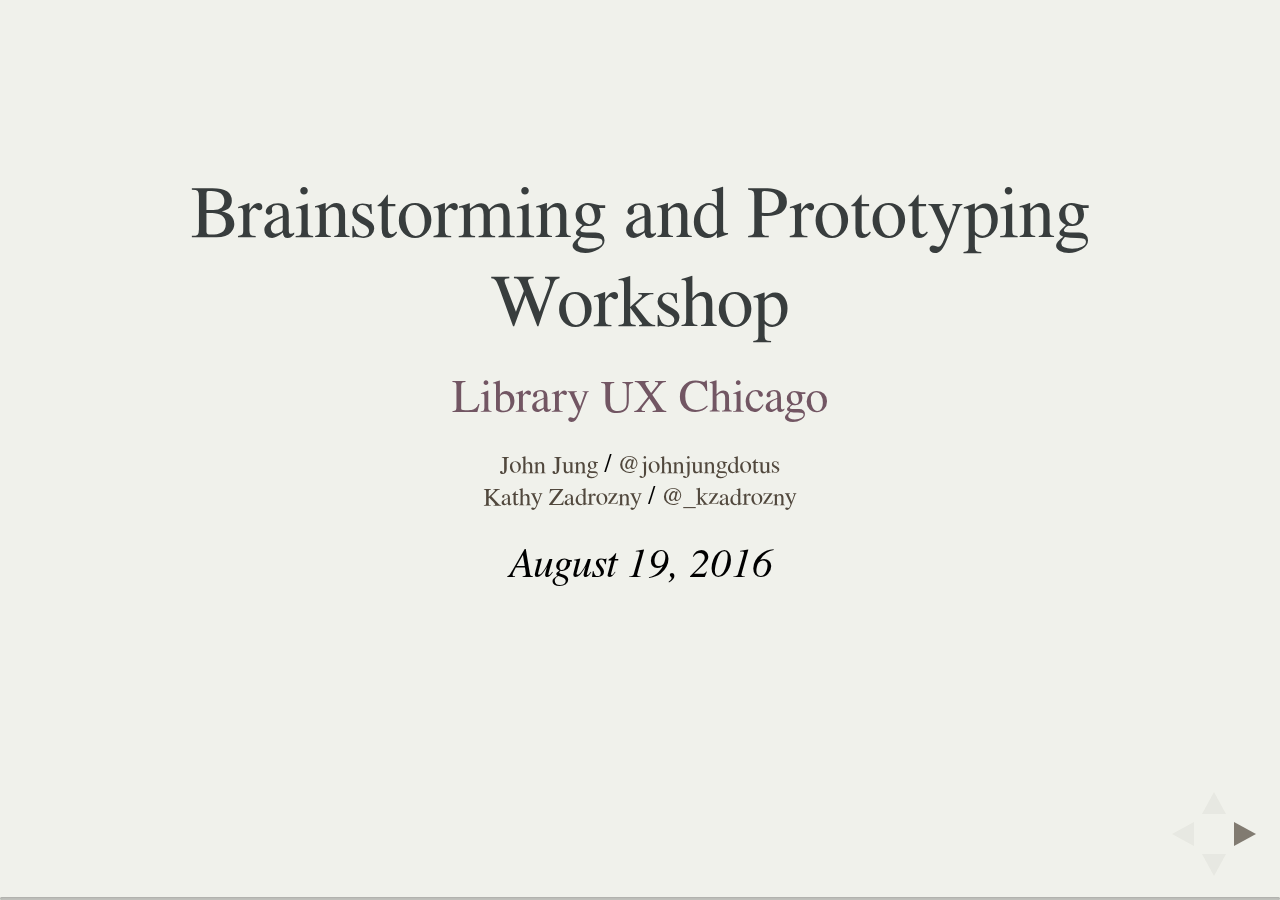
==== commit 2388b6c9: "forgot to commit!" ====
--- a/index.html
+++ b/index.html
@@ -4,15 +4,14 @@
 	<head>
 		<meta charset="utf-8">
 
-		<title>From User Testing To Prototypes: Making Observations Tangible</title>
-
-		<meta name="description" content="A framework for easily creating beautiful presentations using HTML">
+		<title>Brainstorming and Prototyping Workshop</title>
+
 		<meta name="author" content="John Jung &amp; Kathy Zadrozny">
 
 		<meta name="apple-mobile-web-app-capable" content="yes" />
 		<meta name="apple-mobile-web-app-status-bar-style" content="black-translucent" />
 
-		<meta name="viewport" content="width=device-width, initial-scale=1.0, maximum-scale=1.0, user-scalable=no, minimal-ui">
+		<meta name="viewport" content="width=device-width, initial-scale=1.0, user-scalable=no, minimal-ui">
 
 		<link href="css/bootstrap.min.css" rel="stylesheet">
 		<link rel="stylesheet" href="css/reveal.css">
@@ -47,16 +46,13 @@
 
 			<div class="slides">
 				<section>
-					<h1>From User Testing To Prototypes: Making Observations Tangible</h1>
-					<h2>Designing for Digital 2016</h2>
+					<h1>Brainstorming and Prototyping Workshop</h1>
+					<h2>Library UX Chicago</h2>
 					<p>
 						<small><a href="#">John Jung</a> / <a href="https://twitter.com/johnjungdotus">@johnjungdotus</a><br/>
 						<a href="http://www.kzadrozny.com">Kathy Zadrozny</a> / <a href="http://twitter.com/_kzadrozny">@_kzadrozny</a></small></p>
 					</p>
-						<p><small>#d4d16<br/><em>April 6, 2016</em></small></p>
-            <aside class="notes">
-              <p>Please feel free to tweet...</p>
-            </aside>
+						<p><em>August 19, 2016</em></small></p>
 				</section>
 
 				<section>
@@ -85,64 +81,44 @@
 				</section>
 
                 <section>
-                    <h1>Our favorite foods</h1>
-                    <aside class="notes">
-                        <p>John = pizza. Kathy = pie. 
-                    </aside>
-                </section>
-
-                <section>
-                    <img class="stretch" src="img/1390593199179-visualalphabet2.jpg"/>
-                    <p><small><a href="http://alistapart.com/article/the-miseducation-of-the-doodle">
-Brown, S. (2011, January 25). The Miseducation of the Doodle. Retrieved April 2, 2016, from http://alistapart.com/article/the-miseducation-of-the-doodle</a></small></p>
-                    <aside class="notes">
-                        <p>Kathy: how to draw. for the sake of this kind of work, please feel free to draw simple shapes,
-and build more complex shapes up from there. follow along as we draw these...</p>
-                    </aside>
-                </section>
-
-                <section>
-                    <h1>Introduce yourself to the table.</h1>
+                    <h1>Introduce yourself.</h1>
                     <ul>
-                        <li>Draw your favorite food</li>
                         <li>What's your name?</li>
                         <li>Where do you work?</li>
+                        <li>What's your favorite food?</li>
                     </ul>
                     <aside class="notes">
                         <p>(Kathy takes this one.)</p>
                     </aside>
                 </section>
 
-				<section>
-					<h3>Agenda: Research</h3>
+				<section data-background="#c4c5bc">
+					<h2>Agenda: Research</h2>
 					<table class="table table-striped">
 			            <tbody>
 			            <tr>
-			              <td><strong>1:30-1:40</strong> <em>(10 min)</em></td>
+			              <td><strong>1:15-1:25</strong> <em>(10 min)</em></td>
 			              <td>Research overview<br/>
-                            Handouts: research packets</td>
+                            Secret Shopper Findings</td>
                         </tr>
                         <tr>
-                          <td><strong>1:40-1:55</strong> <em>(15 min)</em></td>
-                          <td>Research discussion</td>
+                          <td><strong>1:25-1:40</strong> <em>(15 min)</em></td>
+                          <td>Research discussion<br/>
+                            Your food shopping findings</td>
                         </tr>
                     </table>
                     <aside class="notes">
-                        <p>Kathy: (introduce research.)</p>
+                        <p>Kathy: we'll start by familiarizing ourselves with 
+some research on a design problem.</p>
                     </aside>
                 </section>
 
-                <section>
-                    <h3>Agenda: Generating Ideas</h3>
+                <section data-background="#bcc4c5">
+                    <h2>Agenda: Brainstorming</h2>
                     <table class="table table-striped">
 			            <tr>
-			              <td><strong>1:55-2:15</strong> <em>(20 min)</em></td>
-			              <td>Generating Ideas<br/>
-				          Handouts: Prompt cards, morphology chart</td>
-			            </tr>
-			            <tr>
-			              <td><strong>2:15-2:40</strong> <em>(25 min)</em></td>
-			              <td>Ranking and choosing ideas</td>
+			              <td><strong>1:40-2:40</strong> <em>(60 min)</em></td>
+			              <td>Generating Ideas</td>
 			            </tr>
 			            <tr>
 			              <td><strong>2:40-2:50</strong> <em>(10 min)</em></td>
@@ -151,42 +127,53 @@
                     </table>
             <aside class="notes">
               <p>Kathy: Then we'll draw to generate ideas- we'll make quick
-sketches to think through different ways to respond to a design problem.</p>
-            </aside>
-        </section>
-        <section>
-            <h3>Agenda: Skits</h3>
+sketches to think through different ways to respond to that problem.</p>
+            </aside>
+        </section>
+
+        <section data-background="#C5BCC4">
+            <h2>Agenda: Prototyping</h2>
             <table class="table table-striped">
 			            <tr>
 			              <td><strong>2:50-3:00</strong> <em>(10 min)</em></td>
 			              <td>Overview.</td>
 			            </tr>
 			            <tr>
-			              <td><strong>3:00-3:45</strong> <em>(45 min)</em></td>
-			              <td>Develop skits.</td>
+			              <td><strong>3:00-3:20</strong> <em>(20 min)</em></td>
+			              <td>Develop presentations.</td>
 			            </tr>
 			            <tr>
-			              <td><strong>3:45-3:55</strong> <em>(10 min)</em></td>
-			              <td><em>Break</em></td>
-			            </tr>
-			            <tr>
-			              <td><strong>3:55-4:40</strong> <em>(45 min)</em></td>
-			              <td>Presentations and discussion.</td>
-			            </tr>
-			            <tr>
-			              <td><strong>4:40-4:45</strong> <em>(5 min)</em></td>
-			              <td>Summary, more resources, going further.</td>
+			              <td><strong>3:20-3:40</strong> <em>(20 min)</em></td>
+			              <td>Presentations</td>
 			            </tr>
 			          </tbody>
 			        </table>
                     <aside class="notes">
-                        <p>Kathy: Then we'll make short skits as a way to tell the 
+                        <p>Kathy: Then we'll make short presentations to tell the
 group about the idea you chose and why it solves a problem.</p>
+                    </aside>
+				</section>
+
+<section data-background="#f8e7e8">
+            <h2>Agenda: Finalizing</h2>
+            <table class="table table-striped">
+              <tbody>
+                  <tr>
+                    <td><strong>3:40-3:50</strong> <em>(10 min)</em></td>
+                    <td>Ranking and choosing ideas</td>
+                  </tr>
+                  <tr>
+                    <td><strong>3:50-4:00</strong> <em>(10 min)</em></td>
+                    <td>Summary, more resources, going further.</td>
+                  </tr>
+                    </tbody>
+              </table>
+                    <aside class="notes">
                         <p>Finally, we'll wrap up with some resources you mind find
 helpful if you like doing this and want to go further.</p>
                         <p>Any questions before we get started?</p>
                     </aside>
-				</section>
+        </section>
 
                 <section>
                     <h1>An overview</h1>
@@ -240,11 +227,14 @@
 show it to potential users and get feedback on it. That feedback becomes the
 input to another round of the process, where they can refine existing ideas or
 come up with new ones.</p>
+            <p>One of the things I like about this is that the teapot in the 
+front looks a bit like a teepee. I'm not sure if that's a happpy accident or
+if it was on purpose.</p>
         </aside>
         </section>
 
 				<section>
-          <img class="stretch" src="img/fuzzy-front-end.png">
+          <img class="stretch" src="img/fuzzyfrontend.png" style="border:0; box-shadow:none;">
           <aside class="notes">
             <p>Today we're going to be making a "fuzzy front end" prototype-
 we'll be exploring the first part of this process.</p>
@@ -270,14 +260,12 @@
         </section>
 
         <section>
-          <h1>Our sample problem:</h1>
-          <h2>Grocery stores and healthy eating</h2>
-          <aside class="notes">
-            <p>Kathy: Our sample problem is about helping grocery stores
-encourage healthy eating.  We wanted to give you something to work on that
-isn't directly related to libraries, so you'd have a chance to work on
-something that isn't part of your day-to-day.</p>
-            <p>Why this topic? Like libraries, grocery stores have an
+          <h1>Our problem:</h1>
+          <h2>Flipman Foods</h2>
+          <p>How might Flipman Foods encourage healthy food choices?</p>
+          <aside class="notes">
+            <p>Kathy: [Read Letter]</p>
+            <p>Why have we hired librarians as staff? Like libraries, grocery stores have an
 information architecture. They use samples, endcaps and other displays to
 introduce customers to things they didn’t necessarily come into the store for.
 Grocery stores are pretty good at this.</p>
@@ -290,117 +278,27 @@
           </aside>
         </section>
 
-				<section>
-					<h1>How might we...</h1>
-					<h2>create displays, apps and services that help a grocery store's customers make healthier food choices?</h2>
-					<aside class="notes">
-            <p>(John writes the HMW on a large pad.)</p>
-					</aside>
-				</section>
-
         <section>
           <h1>Our design process</h1>
           <ol>
             <li>Research.</li>
             <li>Generate ideas.</li>
             <li>Choose a solution.</li>
-            <li>Make a short skit to demonstrate how your solution works.</li>
+            <li>Demonstrate your solution.</li>
           </ol>
           <aside class="notes">
-            <p>Kathy: Here is the design process we'll be using. Now, today we
-only have three and a half hours, so we'll have to move fast. But in the real
-world, you would have more time to work. Not necessarily a lot more- recently
-Google has been in the news for their five day design sprints, where teams make
-a prototype in one week.  Having the chance to sleep on ideas is really
-important, and unfortunately we don't have the time to do that here.</p>
-            <p>If you want to learn more about Google's design sprints, we'll
-include information about them in links at the end of this slide deck.</p>
-          </aside>
-        </section>
-
-
-        <section>
-          <h1>The research</h1>
-        </section>
-
-				<section><br/>
-            <h2>Cornell Food Choice Research Group</h2>
-            <img class="stretch" src="img/cornell-food-choice-group-homepage.png"/>
-            <p><small><a href="http://www.human.cornell.edu/dns/foodchoice/">http://www.human.cornell.edu/dns/foodchoice/</a></small></p>
-					<aside class="notes">
-            <p>(Kathy hands the research out.)</p>
-            <p>One of the first things we found is the Food Choice Research
-Group at Cornell. We originally considered doing some user testing ourselves to 
-give you a starting point. However, by spending a few hours looking at work that 
-other people have done, we think we found some models here that are much better 
-than what we would have come up with if we had spent a few weeks testing users 
-ourselves. The lesson here is that in this case, spending a few hours looking 
-for other people doing research like this was time well spent.</p>
-            <p>Let's dig into some of their models now.</p>
-          </aside>
-				</section>
-
-				<section>
-            <h2><a href="http://www.human.cornell.edu/dns/foodchoice/upload/Food-Choice-Scripts-Model-2.pdf">Food choice scripts</a></h2>
-            <img class="stretch" src="img/food-choice-scripts.png"/>
-            <p><small><a href="http://www.human.cornell.edu/dns/foodchoice/upload/Food-Choice-Scripts-Model-2.pdf">http://www.human.cornell.edu/dns/foodchoice/upload/Food-Choice-Scripts-Model-2.pdf</a></small></p>
-					<aside class="notes">
-            <p>First, they've got two different alternate scripts, that describe a
-narrative for how different types of families choose what to eat for dinner, and
-then how they go about preparing the meal and having it. There are other scripts
-besides these two- the original research described eight different scripts- but
-hopefully these are a helpful jumping off point.</p>
-          </aside>
-				</section>
-
-				<section>
-            <h2><a href="http://www.human.cornell.edu/dns/foodchoice/upload/Value-Negotiation-Model-2.pdf">Value negotiation</a></h2>
-            <img class="stretch" src="img/value-negotiation-model.png"/>
-            <p><small><a href="http://www.human.cornell.edu/dns/foodchoice/upload/Value-Negotiation-Model-2.pdf">http://www.human.cornell.edu/dns/foodchoice/upload/Value-Negotiation-Model-2.pdf</a></small></p>
-
-					<aside class="notes">
-            <p>This map of values is from a course on food choice at Cornell.</p>
-          </aside>
-				</section>
-
-				<section>
-            <h2><a href="http://www.human.cornell.edu/dns/foodchoice/upload/Eating-Maps-5-31-12-2.pdf">Eating maps</a></h2>
-            <img class="stretch" src="img/eating-maps.png"/>
-            <p><small><a href="http://www.human.cornell.edu/dns/foodchoice/upload/Eating-Maps-5-31-12-2.pdf">http://www.human.cornell.edu/dns/foodchoice/upload/Eating-Maps-5-31-12-2.pdf</a></small></p>
-					<aside class="notes">
-            <p>(I put in a request for this article.)
-          </aside>
-				</section>
-
-				<section>
-            <h2><a href="http://www.human.cornell.edu/dns/foodchoice/upload/Food-Choice-Routines.pdf">Food choice routines</a></h2>
-            <img class="stretch" src="img/food-choice-routines.png"/>
-            <p><small><a href="http://www.human.cornell.edu/dns/foodchoice/upload/Food-Choice-Routines.pdf">http://www.human.cornell.edu/dns/foodchoice/upload/Food-Choice-Routines.pdf</a></small></p>
-
-					<aside class="notes">
-            <p>(Here's another one about food choice routines.)</p>
-          </aside>
-				</section>
-
-				<section>
-            <h1>The research continues: samples</h1>
-            <img class="stretch" src="img/oranges-on-sale.jpg"/>
-					<aside class="notes">
-                        <p>We also went into grocery stores to observe people
-making food choices first hand.  At first our plan was to count the number of
-people who stopped at different kinds of store samples, for example, for either
-fruit or cheese, to see if we could learn something about how grocery store
-samples work. When we started talking to the people who give out samples we
-changed strategies though- we found that talking with just a few people gave us
-some really nice insights into how free samples work in the grocery store.</p>
-            <p>The lesson here is similar to what we learned before- asking
-people who are really familiar with a subject is a great way to learn about it
-quickly. And it was definitely faster than just counting the number of people
-who walk by free fruit samples.</p>
-					</aside>
-				</section>
+            <p>Kathy: with this goal in mind, we'll be using this design process. [explain].</p>
+            <p>To dig into the topic of food and eating choices, John is going
+to talk through the research we are going to solve our problem.</p>
+          </aside>
+        </section>
+
+
+        <section data-background="#c4c5bc">
+          <h1>The research: Secret Shoppers</h1>
+        </section>
 				
-				<section>
+				<section data-background="#c4c5bc">
           <h1>Choose the right place.</h1>
             <img class="stretch" src="img/good-culture-cottage-cheese-cart.jpg"/><br/>
 					  <q>Find high-traffic locations near the front of the store or along busy paths.</q>
@@ -428,7 +326,7 @@
 					</aside>
 				</section>
 
-				<section>
+				<section data-background="#c4c5bc">
           <h1>Choose the right time.</h1>
             <img class="stretch" src="img/granola-stand.jpg"/><br/>
 					  <q>This granola display was very successful before a big football game- it seemed like people were looking for an alternative to traditional game day snacks.</q>
@@ -446,7 +344,7 @@
 					</aside>
 				</section>
 
-				<section>
+				<section data-background="#c4c5bc">
             <h1>Match customer needs.</h1>
             <img class="stretch" src="img/stonyfield-yogurt.jpg"/><br/>
 					  <q>Live conversations let product reprentatives focus on a benefit like taste, health, or cost that might make sense to a specific shopper.</q>
@@ -466,7 +364,7 @@
 					</aside>
 				</section>
 
-				<section >
+				<section data-background="#c4c5bc">
 					<h1>“Would you like to try one?”</h1>
             <img class="stretch" src="img/kombucha-guy.jpg"/><br/>
 					  <q>Often, people need a little encouragement to try something new.</q>
@@ -477,54 +375,39 @@
 					</aside>
 				</section>
 
-        <section>
-          <h1>Further user testing: group interview</h1>
+        <section data-background="#c4c5bc">
+          <h1>Further user testing:<br/>Group interview</h1>
           <ul>
-              <li>How do you define healthy eating?</li>
-              <li>How do you discover new foods?</li>
-              <li>How do you learn to prepare new foods?</li>
+              <li class="fragment">Did you purchase exactly the items on your list?</li>
+              <li class="fragment">If you bought off list, why? (Display, labeling, etc)</li>
+              <li class="fragment">Did you try something new?</li>
           </ul>
-          <aside class="notes">
-            <p>[pass out research packets: each one contains printouts from the Cornell Food Choice group and a one-page summary of the grocery store observations.]</p>
-            <p>(John reveals these, written on a pad.)</p>
-            <p>Make sure people are comfortable with a range of approaches to healthy eating.
-Some people might have an "everything in moderation" approach. Some people might be making radical
-changes to their diet because of real health concerns. There isn't a "standard of healthy eating"
-for this class.</p>
-          </aside>
-        </section>
-
-				<section>
+          <explain>Now: Last bit of research • Next: Generating ideas</explain>
+        </section>
+
+				<section data-background="#bcc4c5">
 				<h1>Generating ideas</h1>
                 <aside class="notes">
                     <p>The people at your table will be your team for the afternoon.</p>
                 </aside>
         </section>
 
-				<section>
-				  <h1>[image of prompt cards and transformation cards]</h1>
+				<section data-background="#bcc4c5">
+				  <h1>Prompt Cards</h1>
+          <img class="stretch" src="img/promtcardstack.png" style="border:0; box-shadow:none;">
           <aside class="notes">
             <p>(John passes out "prompt" and "transforming idea" cards.)</p>
             <p>Kathy: Because we're limited for time, we wanted to give you a
 jumping off point to get started.</p>
-            <p>There are two different kinds of cards: "prompt cards" and 
-"transforming ideas" cards. There are two different kinds of prompt cards:
-prompts called "there's an app for that", where the idea starts off as an 
-app, and "saucy services", where the idea starts off as a service.</p>
-            <p>John: For the workshop, We're defining service design as something
-where you design the patron-facing and internal workflows that make something
-happen. In the commercial world, one-click buying on Amazon.com is an example
-of service design. As a customer what happens is simple, but there is
-complexity on the back end that you're shielded from. A "Get it" button is an
-example in libraries. From the patron's perspective, they just click a button
-that gets the item they want from another library. But on the back end a lot
-more happens.</p>
-            <p>Kathy: We provided two different kinds of prompts, because at
+            <p>There are two different sets of cards: "prompt cards" and 
+"transforming idea" cards. One type of prompt card is "there's an app for that", where the idea starts off as an 
+app. The other is "saucy services", where the idea starts off as a service.</p>
+            <p>We provided two different kinds of prompts, because at
 the early-prototyping stage a lot of things can change. You might decide you
 want to make an app, or a website, or you might nudge your idea a bit and make
 it an in-person service. In-person services often have digital components to
 them. Don't feel restricted to just one thing.</p>
-            <p>The second kind of card is a "transforming ideas" card. We included
+            <p>The second set of cards is for "transforming ideas". We included
 four ways to transform ideas. First, there are "digital component" cards- your ideas
 can change from a smart phone app to an app for some kind of smart object or to 
 a website. They can also change from a digital thing to a thing that is non-digital.</p>
@@ -534,19 +417,20 @@
 cost of something or the health benefits of something.</p>
             <p>Finally, you can change the audience for your idea- it can be for 
 kids, or adults, or seniors.</p>
-            <p>Now John will show some examples.</p>
-          </aside>
-        </section>
-
-        <section>
-          <h1>Example: "There's an app for that: The Mean Bean"</h1>
+            <p>To give you an example of the idea generating process, John is oing to walk us through how he brainstormed off of one prompt card.</p>
+          </aside>
+        </section>
+
+        <section data-background="#bcc4c5">
+          <h1>Example<br/><br/>
+            <em>There's an app for that</em><br/>"The Mean Bean"</h1>
           <aside class="notes">
             <p>As an example, I chose "the mean bean" as my prompt. Originally, the mean bean was an app that 
 gave you "tough love" to help you make better food choices.</p>
           </aside>
         </section>
 
-        <section>
+        <section data-background="#bcc4c5">
           <img src="img/IMG_1758.jpg"/>
           <aside class="notes">
             <p>Thinking about the insight from the grocery store samples about
@@ -555,7 +439,7 @@
           </aside>
         </section>
 
-        <section>
+        <section data-background="#bcc4c5">
           <img src="img/IMG_1759.jpg"/>
           <aside class="notes">
             <p>Ok, now taking a transformation card- I should try to make the idea about 
@@ -563,10 +447,13 @@
 Maybe the grocery store could give parking lot space to some boxed gardens- it would
 make the parking lot attractive and the gardeners would be coming to the store all the time. 
 (Maybe they'd buy more stuff than usual, actually.)</p>
-          </aside>
-        </section>
-
-        <section>
+            <p>It's important that there isn't too much detail in these drawings, actually.
+I'm not worrying about the nitty gritty just yet- I'm not getting into the inner workings
+of the service.</p>
+          </aside>
+        </section>
+
+        <section data-background="#bcc4c5">
           <img src="img/IMG_1760.jpg"/>
           <aside class="notes">
             <p>Ok, now taking two transformation cards- make the digital
@@ -577,7 +464,7 @@
           </aside>
         </section>
 
-        <section>
+        <section data-background="#bcc4c5">
 				<img class="stretch" src="img/IMG_1762.jpg"/>
 					<aside class="notes">
             <p>Here are all the ideas I came up with. there are ideas for
@@ -597,123 +484,68 @@
 					</aside>
 				</section>
 
-				<section>
+				<section data-background="#bcc4c5">
 					<h1>Now you try!</h1>
-					<ol>
-                        <li>Choose a prompt.</li>
-						<li>Brainstorm ideas. Reserve judgement.</li>
-						<li>Transform existing ideas.</li>
-            <li>Give every idea a catchy name and a picture.</li>
-						<li>Try for 20 ideas in 20 minutes.</li>
-					</ol>
-
-					<table class="table table-striped">
-			            <tbody>
-			            <tr>
-			              <td><strong>20 mins</strong></td>
-			              <td>Draw half pages</td>
-			            </tr>
-			            <tr>
-			              <td><strong>25 mins</strong></td>
-			              <td>Organize, vote, and narrow down to one idea.</td>
-			            </tr>
-			            </tr>
-			          </tbody>
-			        </table>
-
-					<aside class="notes">
-          <p>Why do this?</p>
+          <h2>Choose a prompt.</h2>
 					<ul>
-						<li>Experimentation becomes cheap.</li>
-						<li>The process allows meaning to surface.</li>
-						<li>Drawings, placed in groups, make it easier for teams to communicate.</li>
-						<li>The value is in the process, not the end result.</li>
+						<li><strong>45 mins:</strong> Draw &amp; Brainstorm ideas.</li>
+						<li><strong>15 mins:</strong> Vote to one idea.</li>
 					</ul>
-            <p>Why drawing?</p>
-						<ul>Drawing:
-							<li>Improves focus.</li>
-							<li>Improves retention and recall.</li>
-							<li>Activates the “minds eye”, or the portions of the visual cortex that allow us to see mental imagery and manipulate concepts.</li>
-							<li>Enhances access to the creative, problem-solving, and subconscious parts of the brain.</li>
-							<li>Unifies three major learning motalities: visual, auditory, and kinesthetic.</li>
-						</ul>
-
-						<p>The Miseducation of the Doodle, A List Apart, Sunni Brown<br/>
-						<p>“Most of us have been socialized to believe that making things, whether sketches or models, is for creative people (not us), people with talent and hand skills (again, not us) and who understand the mysteries of color and proportion and form. This is a discouraging, art-based paradigm in which the value of the work is perceived to be in the output and it’s aesthetic properties. (new paragraph) There is a more productive and encouraging paradigm for making artifacts that focuses on discovery, rather than otucome. Let’s call it a learning- based paradigm, in which the value of building is the process of experimentation and the surfacing of meaning. ‘Build to think’ is a low-cost, high-impact method for helping teams find the conceptual center of their work.”</p>
-						<p>Kim Erwin, Communicating the New</p>
-					</aside>
+          <explain>Now: Half page sketches • Next: Choose a solution</explain>
+
+					<aside class="notes">
+                        <p>Kathy: within your groups you will...[explain]</p>
+                    </aside>
 				</section>
 
                 <section>
-                    <h1>Choose a solution</h1>
+                    <h1>Awesome solutions</h1>
+                    <explain>Now: Awesome solutions • Next: 10 min break</explain>
+                    <aside class="notes">
+                        <p>Now we'll go around and see where each group ended up. Please introduce your ideas to the room.</p>
+                    </aside>
                 </section>
-
-				<section>
-            <img class="stretch" src="img/effort-reward-post-its.png" style="border: none; box-shadow: none;"/>
-					<aside class="notes">
-            <p>When you have a pile of ideas, you have to find some kind of a way
-to choose what you're going to do. One of the simplest ways to do this is to start
-arranging your ideas in two dimensions. You can pick different axes, but here we're
-choosing effort and reward. To start, label four post-it notes "low effort", "high effort",
-"low reward" and "high reward".</p>
-          </aside>
-				</section>
-
-				<section>
-            <img class="stretch" src="img/effort-reward-post-its-on-table.png" style="border: none; box-shadow: none;"/>
-            <aside class="notes">
-              <p>Place them on your table like this.</p>
-            </aside>
-        </section>
-
-				<section>
-            <img class="stretch" src="img/effort-reward-post-its-with-pages.png" style="border: none; box-shadow: none;"/>
-            <aside class="notes">
-              <p>Now, as a group, think about how you'd place the ideas you generated
-into this space. Think roughly about how hard it would be to execute an idea and how
-much value people would get from it. Take 10 minutes to place the ideas where
-they make sense in this space.</p>
-            </aside>
-        </section>
-
-				<section>
-					<h1>Voting</h1>
-					<img src="img/pizza-dots.png"/>
-                    <aside class="notes">
-                        <p>(John passes out dots.)</p>
-                        <p>Kathy's slide.</p>
-                    </aside>
-				</section>
-
-				<section>
-            <img class="stretch" src="img/effort-reward-post-its-with-dots.png" style="border: none; box-shadow: none;"/>
-            <aside class="notes">
-              <p>Now, use the dots we're passing out to vote. Each person take three dots and place them on your favorite
-ideas.</p>
-              <p>Some ideas are going to be low effort, high reward. If you found some of those, you should move forward
-with them. In a real world situation you might find a lot of relatively low effort, but low reward ideas, along with some
-high effort, high reward ideas. You'll want a mix of big ideas and small. You might also have ideas that are high effort,
-low reward. If so, it's ok to keep them around. They might benefit from more work transforming them until they're more
-workable.</p>
-            </aside>
-				</section>
-
 				<section>
 					<h1>10 min Break!</h1>
 					<p><img class="stretch" src="img/relaxedsquirrel.jpg"/></p>
 <p><small><a href="https://www.reddit.com/r/aww/comments/1ewm5g/just_a_very_relaxed_squirrel/">https://www.reddit.com/r/aww/comments/1ewm5g/just_a_very_relaxed_squirrel/</a></small></p>
+<explain>Coming up: presentations</explain>
           <aside class="notes">
             <p>Nice work!</p> 
           </aside>
 				</section>
 
-				<section>
+				<section data-background="#C5BCC4">
 				<style>.headerprototype header:after { content: "Prototyping to Communicate"; }</style>
             <img class="stretch" src="img/skit.png"/>
-					  <h1>Skits</h1>
-				</section>
-
-				<section>
+					  <h1>Presentations</h1>
+            <aside class="notes">
+              <p>Libraries don't tend to generate physical things- instead they
+make digital things and new services. Storyboards and skits are prototyping methods you
+can use for the kinds of services that libraries offer.</p>
+
+              <p>This image is from the BarnRaise 2015 design conference in Chicago.
+This design team was assigned the task of helping a company called Janus Choice figure 
+out how to communicate about its product.</p>
+
+              <p>Janus Choice makes an app that helps hospital patients choose
+a long-term care facility after they have received their discharge orders from the
+hospital.</p> 
+
+              <p>Some things to note- all props were build quickly using paper and
+markers- the nurses costume, the patient's cast, and the app mockup were all drawn
+using oversized post-it pads.</p>
+
+              <p>Because you'll be telling a story, the process of making a
+skit will help you find a conceptual center for your team's idea and expand on
+it. For the Janus Choice skit, the team focused on how the app could reduce the
+complexity of this descision process for a patient and their family. The
+narrative they developed could be polished and used to communicate about Janus
+Choice with patients or potential investors.</p>
+            </aside>
+				</section>
+
+				<section data-background="#C5BCC4">
 				<style>.headerprototype header:after { content: "Prototyping to Communicate"; }</style>
 					<h1>Benefits of skits</h1>
           <ul>
@@ -722,59 +554,156 @@
             <li>Make abstract ideas concrete.</li>
             <li>Provide an opportunity for stakeholder feedback.</li>
           </ul>
-					<small style="padding-top:20px;">("Solution Enactment," from <a href="http://www.amazon.com/101-Design-Methods-Structured-Organization/dp/1118083466"><em>101 Design Methods</em></a>, Kumar)</small>
-				</section>
-
-				<section>
+          <p><small><a href="http://www.amazon.com/101-Design-Methods-Structured-Organization/dp/1118083466">Kumar, V. (2013). <em>101 design methods: A structured approach for driving innovation in your organization.</em> Hoboken, NJ: Wiley.</a></small></p>
+
+				</section>
+
+				<section data-background="#C5BCC4">
 					<h1>Awesome Live Demo</h1>
 					<aside class="notes">
-            <p>Overhead video</p>
+            <p>We'll demo "popup gardens" to show you how this works.</p>
 					</aside>
 				</section>
 
-				<section>
+				<section data-background="#C5BCC4">
 					<h1>Building your skit</h1>
 
           <ul>
-            <li>Envision the user's journey.</li>
-            <li>Explore a range of possibilities. Focus on aspects where the most value is created.</li>
-            <li>Researse. Find ways to focus on important benefits.</li>
-            <li>Present. Try to communicate the user's state of mind.</li>
+            <li><strong>Envision</strong> the user's journey.</li>
+            <li><strong>Explore</strong> a range of possibilities. Focus on aspects where the most value is created.</li>
+            <li><strong>Researse.</strong> Find ways to focus on important benefits.</li>
+            <li><strong>Present.</strong> Try to communicate the user's state of mind.</li>
           </ul>
 
-					<small style="padding-top:20px;">("Solution Enactment," from <a href="http://www.amazon.com/101-Design-Methods-Structured-Organization/dp/1118083466"><em>101 Design Methods</em></a>, Kumar)</small>
-
-					<aside class="notes"></aside>
-				</section>
-
-				<section>
+          <p><small><a href="http://www.amazon.com/101-Design-Methods-Structured-Organization/dp/1118083466">Kumar, V. (2013). <em>101 design methods: A structured approach for driving innovation in your organization.</em> Hoboken, NJ: Wiley.</a></small></p>
+				</section>
+
+        <section data-background="#C5BCC4">
+          <h1>Writing it out</h1>
+          <img class="stretch" src="img/IMG_1783.JPG"/>
+          <aside class="notes">
+            <p>Generally, for skits, I'll just sit down and write them out.
+Sometimes I'll do this on the train on the way to work- note all the 
+scribbles as I'm thinking through things. I find that if I'm writing words for
+people to say "on stage" that it's easy to spot where I'm getting into too much
+detail that isn't important at this stage.</p>
+
+            <p>When I get to work I'll type something like this up and go over
+it with Kathy, we can make some more changes then. We've come up with narratives
+pretty quickly like this.</p>
+          </aside>
+        </section>
+
+
+        <section data-background="#C5BCC4">
+          <h1>Storyboards</h1>
+          <img class="stretch" src="img/dragging-sketches-into-storyboard.jpg" style="border: none; box-shadow: none;"/>
+          <p><small><a href="https://uxmag.com/articles/storyboarding-in-the-software-design-process"/>https://uxmag.com/articles/storyboarding-in-the-software-design-process</a></small></p>
+          <aside class="notes">
+            <p>If you like drawing, you can also make storyboard to call out
+the important parts of your solution. This
+is a screenshot for digital storyboarding software, but it's actually easier to
+just use paper. See how there is a scene involving a car getting a flat tire
+that leads to a few of an app that presumably helps drivers in trouble.</p>
+
+            <p>
+If you're making a digital thing, please focus on the narrative of how your solution
+is used. If you do include screenshots, only include the most relevant screens or views. To me one of the
+best things about storyboarding for digital things is that it makes you focus
+on the context that an app will be used in.</p>
+          </aside>
+        </section>
+
+        <section data-background="#C5BCC4">
+          <h1>More storyboards</h1>
+          <img class="stretch" src="img/Comic1.png"/>
+          <p><small><a href="http://cs.wellesley.edu/~foodiere/DesignSketchesStoryboards.html">http://cs.wellesley.edu/~foodiere/DesignSketchesStoryboards.html</a></small></p>
+          <aside class="notes">
+            <p>Another example.</p>
+          </aside>
+        </section>
+
+				<section data-background="#C5BCC4">
 					<h1>Now you try!</h1>
-					<h2 style="margin-bottom:0;">Props</h2>
+					<h2>Three "acts"</h2>
+          <ul>
+            <li>The specific problem you're solving.</li>
+            <li>How someone discovers and interacts with your solution.</li>
+            <li>One positive outcome.</li>
+          </ul>
+  
+          <h2 style="margin-bottom: 0;">Props</h2>
 					<p style="margin-top:0;">Sharpies, paper, humans.</p>
-					<h2 style="margin-bottom:0;">Three-act Skits</h2>
-					<p style="margin-top:0;"><em>Scene 1:</em> Problem.<br/><em>Scene 2:</em> Interacting with the display.<br/><em>Scene 3:</em> Positive effect.</p>
-					<h2 style="margin-bottom:0;">Be Concise</h2>
-					<p style="margin-top:0;">Communicate one aspect of the solution well.</p>
-
-					<aside class="notes">
-						<p>Props:<br/>
-						Use sharpies and paper to make a display. Get someone, or some people, in your group to act out how eating healthier might fit into their lives and how the display might help.</p>
-						<p>Three-act Skits:<br/>
-						Scene one introduces the problem. Scene two shows how customers might interact with the grocery store display, and scene three shows the positive effect of the healthy food.</p>
-						<p>Be concise:<br/>
-						If you’ve come up with a lot of ideas so far, try to be concise now. Do your best to communicate one aspect of the solution well- whether it’s the problem that gets solved, or a novel way the grocery store display works.</p>
+          <explain>Now: Building your presentation • Next: Presentations</explain>
+
+					<aside class="notes">
+                        <p>Be sure to focus on the narrative of how your solution works.</p>
+						<p>We say "three act", because we want you to show what problem 
+you're solving, how people interact with your solution, and how your solution changes things.</p>
+                        <p>Presentations should be just a few minutes each- less than five minutes for
+presenting, and then a few minutes to talk after each presentation.</p>
 					</aside>
 				</section>
 
-				<section>
-					<h1>10 min Break!</h1>
-					<img class="stretch" src="img/xfilesbubblebath.png"/>
-          <p><small><a href="http://www.fox.com/the-x-files"/>http://www.fox.com/the-x-files</a></small></p>
-				</section>
-
-				<section>
-					<h1>Awesome Final Products</h1>
-				</section>
+				<section data-background="#C5BCC4">
+					<h1>Awesome Final Presentations</h1>
+				</section>
+
+                        <section data-background="#bcc4c5">
+                    <h1>Choose a solution</h1>
+                    <aside class="notes">
+            <p>When you have a pile of ideas, you have to find some kind of a way
+to choose what you're going to do. One of the simplest ways to do this is to start
+arranging your ideas in two dimensions.</p>
+                    </aside>
+                </section>
+
+        <section data-background="#bcc4c5">
+            <img class="stretch" src="img/effort-reward-post-its.png" style="border: none; box-shadow: none;"/>
+          <aside class="notes">
+            <p>You can pick different axes, but here we're
+choosing effort and reward. To start, label four post-it notes "low effort", "high effort",
+"low reward" and "high reward".</p>
+          </aside>
+        </section>
+
+        <section data-background="#bcc4c5">
+            <img class="stretch" src="img/effort-reward-post-its-on-table.png" style="border: none; box-shadow: none;"/>
+            <aside class="notes">
+              <p>Place them on your table like this.</p>
+            </aside>
+        </section>
+
+        <section data-background="#bcc4c5">
+            <img class="stretch" src="img/effort-reward-post-its-with-pages.png" style="border: none; box-shadow: none;"/>
+            <explain>Now: Plotting your ideas • Next: Voting on ideas</explain>
+            <aside class="notes">
+              <p>Now, as a group, think about how you'd place the ideas you generated
+into this space. Think roughly about how hard it would be to execute an idea and how
+much value people would get from it. Take 10 minutes to place the ideas where
+they make sense in this space.</p>
+            </aside>
+        </section>
+
+        <section data-background="#bcc4c5">
+          <h1>Voting</h1>
+          <img style="border:0; box-shadow:none;" src="img/pizza-dots.png"/>
+                    <aside class="notes">
+                        <p>(John passes out dots.)</p>
+                        <p>Kathy: John is passing out dots to help you narrow down to one idea.</p>
+                    </aside>
+        </section>
+
+        <section data-background="#bcc4c5">
+            <img class="stretch" src="img/effort-reward-post-its-with-dots.png" style="border: none; box-shadow: none;"/>
+            <explain>Now: Voting on ideas • Next: Awesome solutions</explain>
+            <aside class="notes">
+              <p>Now, use the dots we're passing out to vote. Each person take three dots and place them on your favorite
+ideas.</p>
+              <p>The one with the most dots wins. If you have a tie let us know and we'll help you with a trick for breaking
+ties.</p>
+            </aside>
+        </section>
 
         <section>
             <h1>From user testing to interface mockups</h1>
@@ -949,7 +878,8 @@
 				<img class="stretch" src="img/product-workshop-prototyping-in-flight-experience_4158474368_o.jpg"/>
           <p><small><a href="https://www.flickr.com/photos/iitdesign/albums/72157623970976819">https://www.flickr.com/photos/iitdesign/albums/72157623970976819</a></small></p>
           <aside class="notes">
-            <p>Here, students are building an airplain cabin out of foam board.</p>
+            <p>Here, students are building an airplain cabin out of foam board. This is an 
+easy and cheap way to create an experimental environment.</p>
           </aside>
         </section>
 
@@ -973,16 +903,25 @@
         </section>
 
 				<section>
-            <img class="stretch" src="img/robinson_model-440x330.png">
+            <img class="stretch" src="img/robinsonmodel.png" style="border:0; box-shadow:none;">
               <p><small><a href="http://www.dubberly.com/articles/interactions-the-analysis-synthesis-bridge-model.html">Dubberly, H., Evenston, S., & Robinson, R. (2008, March 1). The Analysis-Synthesis Bridge Model. Retrieved April 2, 2016, from http://www.dubberly.com/articles/interactions-the-analysis-synthesis-bridge-model.html</a></small></p>
 
 					<aside class="notes">
-                        <p>TODO: make image bigger. add real citations.</p>
-						<p>Full Quote:<br/>
-						“the simplest way to describe the design process is to divide it into two phases: analysis and synthesis. Or preparation and inspiration. But those descriptions miss a crucial element—the connection between the two, the active move from one state to another, the transition or transformation that is at the heart of designing. How do designers move from analysis to synthesis? From problem to solution? From current situation to preferred future? From research to concept? From constituent needs to proposed response? From context to form?</p>
-
-						<p>How do designers bridge the gap? The Analysis-Synthesis Bridge Model, Hugh Dubberly, Shelley Evenson, Rick Robinson<br/>
-						http://www.dubberly.com/articles/interactions-the-analysis-synthesis-bridge-model.html</p>
+            <p>Today we did a whirlwind tour- we started by looking at research and then we came up with a "toy idea" to solve a
+problem.</p>
+            <p>This is a minuature of the way lots of people think about the design process. One of the simplest ways to describe
+what design is, is to say that it's a two-part process- analysis and synthesis. You analyze how people act, or how existing solutions
+work. You interview people, do surveys, and look at other people's websites to see how they're solving the problems you're trying
+to solve.</p>
+
+            <p>Then you come up with a few alternate solutions and find some way to decide which one to more forward with. We 
+recommend finding ways to explore a few potential solutions quickly- this is why we did all of the drawing today.</p>
+
+            <p>In between the two things- between analysis and synthesis- there's a spark of creativity. It's the moment when 
+you come up with a good solution. This workshop was all about the middle place- between the hard work of analysis and synthesis.</p>
+
+            <p>If you're interested in reading more about how designers model the creative process, we highly recommend the following
+article.</p>
 					</aside>
 				</section>
 
